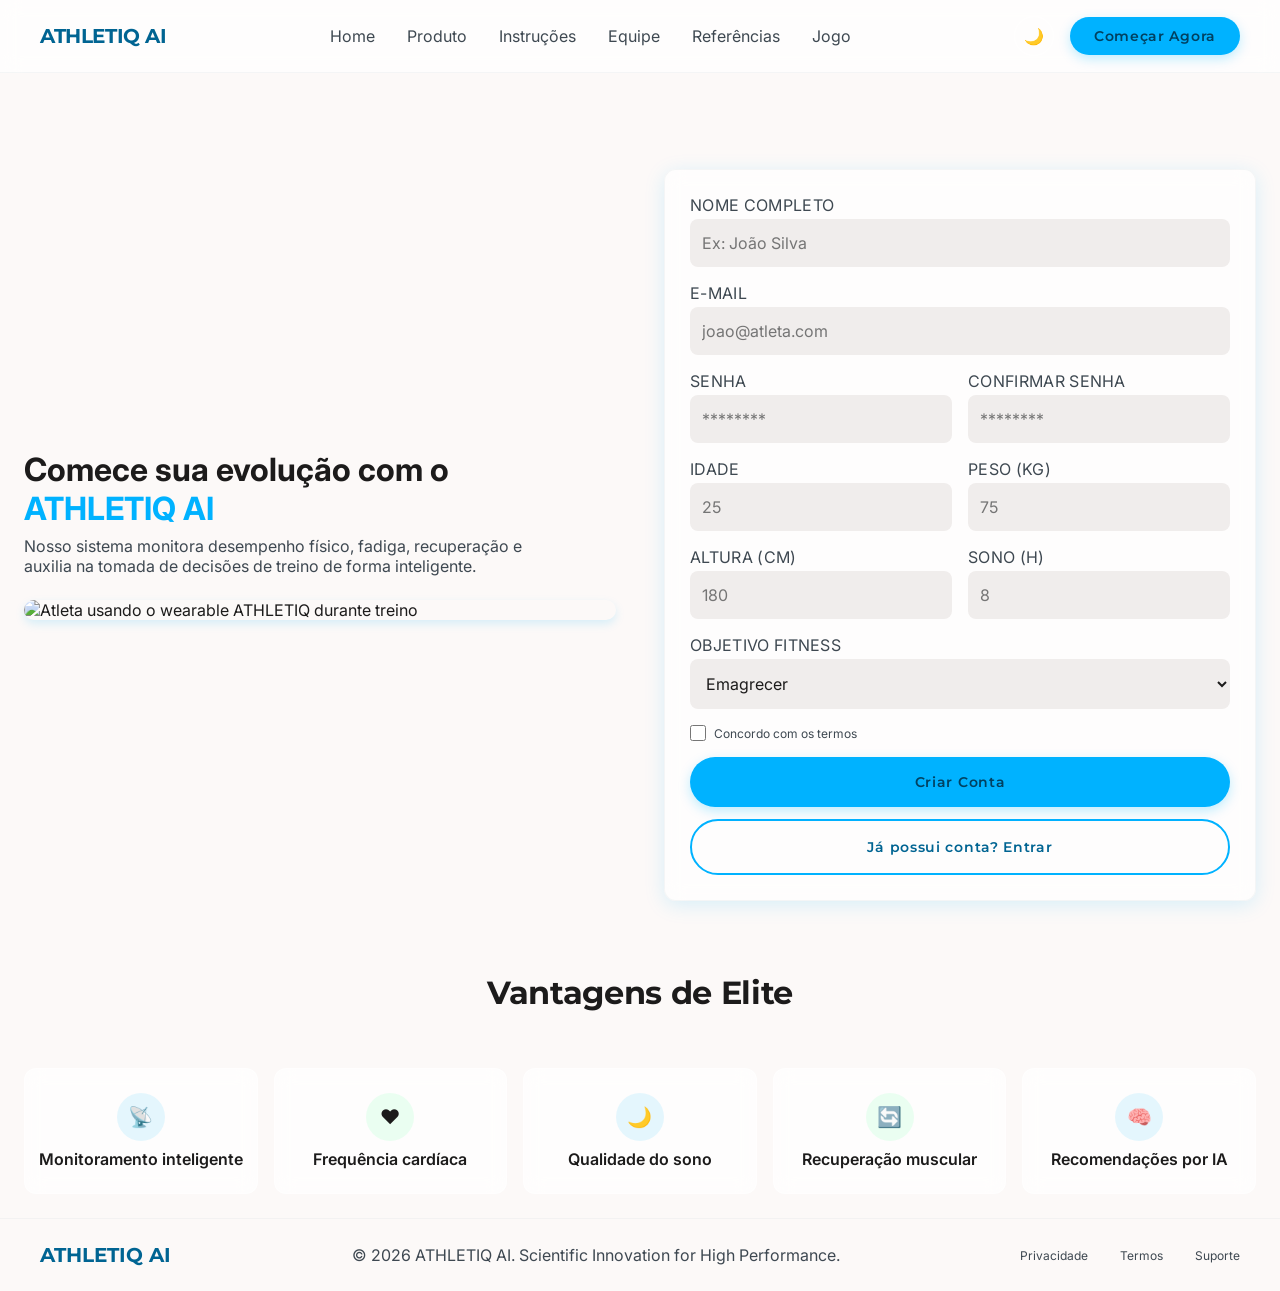
==== src/pages/cadastro.html @ a8057466 "feat: finalizado" ====
<!DOCTYPE html>
<html lang="pt-BR" data-theme="light">

<head>
    <meta charset="UTF-8">
    <meta name="viewport" content="width=device-width, initial-scale=1.0">
    <title>Cadastre-se — ATHLETIQ AI</title>
    <link rel="stylesheet" href="../css/style.css">
</head>

<body>

    <header class="site-header">
        <nav class="nav" aria-label="Navegação principal">
            <a href="index.html" class="nav-brand">ATHLETIQ AI</a>
            <ul class="nav-links" style="list-style:none; display:flex; gap:32px;">
                <li><a href="../../index.html">Home</a></li>
                <li><a href="/src/pages/produto.html">Produto</a></li>
                <li><a href="/src/pages/instrucoes.html">Instruções</a></li>
                <li><a href="/src/pages/equipe.html">Equipe</a></li>
                <li><a href="/src/pages/referencias.html">Referências</a></li>
                <li><a href="/src/pages/jogo.html">Jogo</a></li>
            </ul>
            <div class="nav-right">
                <button class="theme-toggle" aria-label="Alternar tema">🌙</button>
                <a href="#" class="btn btn-primary">Começar Agora</a>
                <button class="nav-mobile-toggle" aria-label="Abrir menu" aria-expanded="false">☰</button>
            </div>
        </nav>
    </header>

    <main>

        <section class="auth-hero">
            <div class="auth-copy">
                <h1>Comece sua evolução com o<span>ATHLETIQ AI</span></h1>
                <p>Nosso sistema monitora desempenho físico, fadiga, recuperação e auxilia na tomada de decisões de
                    treino de forma inteligente.</p>
                <div class="auth-copy-media">
                    <img src="https://www.figma.com/api/mcp/asset/2404508c-c557-4575-8757-3e67ef1bdb8e.png"
                        alt="Atleta usando o wearable ATHLETIQ durante treino">
                </div>
            </div>

            <form class="auth-panel"
                onsubmit="event.preventDefault(); this.querySelector('.btn-primary').textContent='Conta criada ✓';"
                aria-label="Formulário de cadastro">
                <div class="field"><label for="nome-cad">Nome Completo</label><input id="nome-cad" type="text"
                        placeholder="Ex: João Silva" required></div>
                <div class="field"><label for="email-cad">E-mail</label><input id="email-cad" type="email"
                        placeholder="joao@atleta.com" required></div>
                <div class="field-row">
                    <div class="field"><label for="senha-cad">Senha</label><input id="senha-cad" type="password"
                            placeholder="********" required></div>
                    <div class="field"><label for="senha2-cad">Confirmar Senha</label><input id="senha2-cad"
                            type="password" placeholder="********" required></div>
                </div>
                <div class="field-row">
                    <div class="field"><label for="idade-cad">Idade</label><input id="idade-cad" type="number"
                            placeholder="25"></div>
                    <div class="field"><label for="peso-cad">Peso (kg)</label><input id="peso-cad" type="number"
                            placeholder="75"></div>
                </div>
                <div class="field-row">
                    <div class="field"><label for="altura-cad">Altura (cm)</label><input id="altura-cad" type="number"
                            placeholder="180"></div>
                    <div class="field"><label for="sono-cad">Sono (h)</label><input id="sono-cad" type="number"
                            placeholder="8"></div>
                </div>
                <div class="field">
                    <label for="objetivo-cad">Objetivo Fitness</label>
                    <select id="objetivo-cad">
                        <option>Emagrecer</option>
                        <option>Ganhar massa muscular</option>
                        <option>Melhorar performance</option>
                        <option>Manter condicionamento</option>
                    </select>
                </div>
                <label class="auth-check"><input type="checkbox" required> Concordo com os termos</label>
                <button type="submit" class="btn btn-primary">Criar Conta</button>
                <a href="login.html" class="btn btn-outline">Já possui conta? Entrar</a>
            </form>
        </section>

        <section class="benefit-strip" aria-labelledby="vantagens-heading">
            <div class="section-head">
                <h2 id="vantagens-heading">Vantagens de Elite</h2>
            </div>
            <div class="benefit-strip-grid">
                <div class="benefit-strip-item">
                    <div class="icn" style="background:rgba(0,178,255,0.1)">📡</div><span>Monitoramento
                        inteligente</span>
                </div>
                <div class="benefit-strip-item">
                    <div class="icn" style="background:rgba(63,255,139,0.1)">❤️</div><span>Frequência cardíaca</span>
                </div>
                <div class="benefit-strip-item">
                    <div class="icn" style="background:rgba(0,178,255,0.1)">🌙</div><span>Qualidade do sono</span>
                </div>
                <div class="benefit-strip-item">
                    <div class="icn" style="background:rgba(63,255,139,0.1)">🔄</div><span>Recuperação muscular</span>
                </div>
                <div class="benefit-strip-item">
                    <div class="icn" style="background:rgba(0,178,255,0.1)">🧠</div><span>Recomendações por IA</span>
                </div>
            </div>
        </section>

    </main>

    <footer class="footer-inline">
        <div class="footer-inline-inner">
            <span class="footer-brand">ATHLETIQ AI</span>
            <span style="font-size:16px; color:var(--text-secondary);">© 2026 ATHLETIQ AI. Scientific Innovation for
                High Performance.</span>
            <nav class="footer-inline-links" aria-label="Links do rodapé">
                <a href="#">Privacidade</a>
                <a href="#">Termos</a>
                <a href="#">Suporte</a>
            </nav>
        </div>
    </footer>

    <script src="../js/script.js"></script>
</body>

</html>
---- src/css/style.css ----
/* ==========================================================================
   ATHLETIQ AI — design tokens extraídos do Figma (Home - Desktop, Modo Claro/Escuro)
   ========================================================================== */

@import url('https://fonts.googleapis.com/css2?family=Montserrat:wght@600;700;800&family=Poppins:wght@400;600;700&family=Inter:wght@400;500;600&display=swap');

:root {
    /* claro (default) */
    --bg: #fcf9f8;
    --bg-alt: #f0edec;
    --bg-card: rgba(255, 255, 255, 0.7);
    --border-card: rgba(255, 255, 255, 0.4);
    --border-hair: rgba(189, 200, 210, 0.15);
    --text-primary: #1c1b1b;
    --text-secondary: #3e4851;
    --brand: #006492;
    --accent: #00b2ff;
    --accent-green: #00e475;
    --cta-bg: #1c1b1b;
    --header-bg: rgba(255, 255, 255, 0.7);
    --icon-bg: rgba(0, 100, 146, 0.1);
    --btn-text: #004161;

    --font-display: 'Montserrat', sans-serif;
    --font-body: 'Inter', sans-serif;
    --radius: 12px;
    --max-w: 1280px;
}

[data-theme="dark"] {
    --bg: #0d1117;
    --bg-alt: #161b22;
    --bg-card: rgba(22, 27, 34, 0.6);
    --border-card: rgba(255, 255, 255, 0.08);
    --border-hair: rgba(255, 255, 255, 0.05);
    --text-primary: #f5f5f5;
    --text-secondary: #bdc8d2;
    --brand: #00b2ff;
    --accent: #00b2ff;
    --accent-green: #00ff9d;
    --cta-bg: #161b22;
    --header-bg: rgba(13, 17, 23, 0.8);
    --icon-bg: rgba(0, 178, 255, 0.1);
    --btn-text: #001e2f;
}

* {
    margin: 0;
    padding: 0;
    box-sizing: border-box;
}

html {
    scroll-behavior: smooth;
}

body {
    background: var(--bg);
    color: var(--text-primary);
    font-family: var(--font-body);
    transition: background .3s ease, color .3s ease;
}

a {
    color: inherit;
    text-decoration: none;
}

img {
    max-width: 100%;
    display: block;
}

button {
    font-family: inherit;
    cursor: pointer;
    border: none;
    background: none;
}

.wrap {
    max-width: var(--max-w);
    margin: 0 auto;
    padding: 0 40px;
}

a:focus-visible,
button:focus-visible {
    outline: 2px solid var(--accent);
    outline-offset: 3px;
}

/* ---------- Header / Nav ---------- */
.site-header {
    position: sticky;
    top: 0;
    z-index: 100;
    background: var(--header-bg);
    backdrop-filter: blur(10px);
    border-bottom: 1px solid var(--border-hair);
}

.nav {
    display: flex;
    align-items: center;
    justify-content: space-between;
    padding: 16px 40px;
    max-width: var(--max-w);
    margin: 0 auto;
}

.nav-brand {
    font-family: var(--font-display);
    font-weight: 700;
    font-size: 20px;
    color: var(--brand);
    letter-spacing: -0.02em;
}

.nav-links {
    display: flex;
    gap: 32px;
    align-items: center;
}

.nav-links a {
    font-size: 16px;
    color: var(--text-secondary);
    padding-bottom: 4px;
    transition: color .2s ease;
}

.nav-links a:hover {
    color: var(--accent);
}

.nav-links a.active {
    color: var(--brand);
    font-weight: 600;
    border-bottom: 2px solid var(--brand);
}

.nav-right {
    display: flex;
    align-items: center;
    gap: 16px;
}

.theme-toggle {
    width: 40px;
    height: 40px;
    display: flex;
    align-items: center;
    justify-content: center;
    border-radius: 9999px;
    border: 1px solid var(--border-card);
    font-size: 16px;
}

.btn {
    display: inline-flex;
    align-items: center;
    justify-content: center;
    font-family: var(--font-display);
    font-weight: 600;
    font-size: 14px;
    letter-spacing: 0.05em;
    border-radius: 9999px;
    padding: 10px 24px;
    transition: transform .2s ease, box-shadow .2s ease;
}

.btn-primary {
    background: var(--accent);
    color: var(--btn-text);
    box-shadow: 0 4px 12px rgba(0, 178, 255, 0.25);
}

.btn-primary:hover {
    transform: translateY(-1px);
}

.btn-outline {
    border: 2px solid var(--accent);
    color: var(--brand);
    padding: 8px 22px;
}

.nav-mobile-toggle {
    display: none;
    font-size: 24px;
}

/* ---------- Hero ---------- */
.hero {
    position: relative;
    padding: 96px 0 80px;
    overflow: hidden;
    background: radial-gradient(ellipse 60% 60% at 65% 40%, rgba(0, 178, 255, 0.10), transparent 65%);
}

.hero-grid {
    max-width: var(--max-w);
    margin: 0 auto;
    padding: 0 40px;
    display: grid;
    grid-template-columns: 1fr 1fr;
    gap: 64px;
    align-items: center;
}

.eyebrow-pill {
    display: inline-flex;
    align-items: center;
    gap: 8px;
    background: var(--icon-bg);
    border: 1px solid rgba(0, 178, 255, 0.2);
    border-radius: 9999px;
    padding: 6px 14px;
    font-size: 12px;
    font-weight: 500;
    letter-spacing: 0.04em;
    color: var(--brand);
    margin-bottom: 24px;
}

.eyebrow-dot {
    width: 8px;
    height: 8px;
    border-radius: 50%;
    background: var(--accent);
    box-shadow: 0 0 10px var(--accent);
}

.hero h1 {
    font-family: var(--font-display);
    font-weight: 700;
    font-size: clamp(34px, 4.2vw, 48px);
    line-height: 1.15;
    letter-spacing: -0.02em;
    margin-bottom: 24px;
}

.hero h1 span {
    color: var(--accent);
}

.hero p.lead {
    font-size: 18px;
    line-height: 1.6;
    color: var(--text-secondary);
    max-width: 520px;
    margin-bottom: 32px;
}

.hero-actions {
    display: flex;
    gap: 16px;
    margin-bottom: 32px;
    flex-wrap: wrap;
}

.hero-actions .btn-primary {
    padding: 18px 32px;
    font-size: 14px;
}

.hero-actions .btn-outline {
    padding: 18px 34px;
    font-size: 14px;
}

.hero-stats {
    display: flex;
    align-items: center;
    gap: 24px;
    padding-top: 8px;
}

.hero-stat b {
    display: block;
    font-family: var(--font-display);
    font-size: 20px;
    font-weight: 700;
    color: var(--brand);
}

.hero-stat.green b {
    color: var(--accent-green);
}

.hero-stat span {
    font-size: 12px;
    color: var(--text-secondary);
    letter-spacing: 0.02em;
}

.hero-divider {
    width: 1px;
    height: 40px;
    background: var(--border-hair);
}

.hero-visual {
    position: relative;
    display: flex;
    align-items: center;
    justify-content: center;
}

.hero-visual-glow {
    position: absolute;
    inset: 0;
    background: rgba(0, 178, 255, 0.15);
    filter: blur(60px);
    border-radius: 50%;
}

.hero-visual img {
    position: relative;
    width: 100%;
    max-width: 460px;
    border-radius: 24px;
    box-shadow: 0 25px 50px rgba(0, 0, 0, 0.2);
}

.hud-card {
    position: absolute;
    display: flex;
    align-items: center;
    gap: 10px;
    background: var(--bg-card);
    border: 1px solid var(--border-card);
    backdrop-filter: blur(10px);
    border-radius: 12px;
    padding: 14px 16px;
    box-shadow: 0 4px 20px rgba(0, 178, 255, 0.15);
}

.hud-card.hud-top {
    top: -10px;
    right: -10px;
}

.hud-card.hud-bottom {
    bottom: 20px;
    left: -20px;
    box-shadow: 0 4px 20px rgba(0, 230, 118, 0.15);
}

.hud-card b {
    display: block;
    font-size: 20px;
    color: var(--brand);
    line-height: 1.2;
}

.hud-card .hud-green b {
    color: var(--accent-green);
}

.hud-card span {
    font-size: 11px;
    color: var(--text-secondary);
    text-transform: uppercase;
    letter-spacing: 0.04em;
}

/* ---------- Statistics ---------- */
.stats-section {
    border-top: 1px solid var(--border-hair);
    border-bottom: 1px solid var(--border-hair);
    padding: 48px 0;
}

.stats-grid {
    max-width: var(--max-w);
    margin: 0 auto;
    padding: 0 40px;
    display: grid;
    grid-template-columns: repeat(4, 1fr);
    gap: 32px;
    text-align: center;
}

.stat b {
    display: block;
    font-family: var(--font-display);
    font-weight: 800;
    font-size: 32px;
    color: var(--brand);
    margin-bottom: 8px;
}

.stat span {
    display: block;
    font-size: 14px;
    color: var(--text-secondary);
    text-transform: uppercase;
    letter-spacing: 0.08em;
    margin-bottom: 12px;
}

.stat .rule {
    width: 48px;
    height: 1px;
    background: var(--accent);
    opacity: 0.4;
    margin: 0 auto;
}

/* ---------- Section shell ---------- */
.section {
    padding: 96px 0;
}

.section-alt {
    background: var(--bg-alt);
}

.section-head {
    text-align: center;
    margin-bottom: 56px;
}

.section-head h2 {
    font-family: var(--font-display);
    font-weight: 700;
    font-size: clamp(26px, 3vw, 32px);
    letter-spacing: -0.01em;
    margin-bottom: 16px;
}

.section-head .rule {
    width: 80px;
    height: 4px;
    background: var(--accent);
    border-radius: 9999px;
    margin: 0 auto;
}

.section-head p {
    color: var(--text-secondary);
    font-size: 16px;
    margin-top: 16px;
}

/* ---------- Feature cards (Tecnologia de Ponta) ---------- */
.feature-grid {
    max-width: var(--max-w);
    margin: 0 auto;
    padding: 0 40px;
    display: grid;
    grid-template-columns: repeat(3, 1fr);
    gap: 32px;
}

.feature-card {
    background: var(--bg-card);
    border: 1px solid var(--border-card);
    backdrop-filter: blur(10px);
    border-radius: var(--radius);
    padding: 33px;
}

.feature-icon {
    width: 48px;
    height: 48px;
    background: var(--icon-bg);
    border-radius: 8px;
    display: flex;
    align-items: center;
    justify-content: center;
    font-size: 20px;
    margin-bottom: 16px;
}

.feature-card h3 {
    font-family: var(--font-display);
    font-weight: 600;
    font-size: 20px;
    margin-bottom: 8px;
}

.feature-card p {
    color: var(--text-secondary);
    font-size: 16px;
    line-height: 1.6;
}

/* ---------- How it works ---------- */
.steps {
    max-width: var(--max-w);
    margin: 0 auto;
    padding: 48px 40px;
    display: flex;
    align-items: flex-start;
    justify-content: space-between;
    gap: 16px;
    position: relative;
    flex-wrap: wrap;
}

.steps::before {
    content: '';
    position: absolute;
    top: 32px;
    left: 40px;
    right: 40px;
    height: 2px;
    background: linear-gradient(90deg, transparent, var(--accent), transparent);
    opacity: 0.3;
    z-index: 0;
}

.step {
    position: relative;
    z-index: 1;
    display: flex;
    flex-direction: column;
    align-items: center;
    gap: 16px;
    max-width: 200px;
    text-align: center;
}

.step-icon {
    width: 64px;
    height: 64px;
    border-radius: 50%;
    background: var(--bg-card);
    border: 1px solid var(--border-card);
    backdrop-filter: blur(10px);
    box-shadow: 0 0 0 4px rgba(0, 178, 255, 0.15);
    display: flex;
    align-items: center;
    justify-content: center;
    font-size: 22px;
}

.step h4 {
    font-family: var(--font-body);
    font-weight: 600;
    font-size: 16px;
}

.step p {
    font-size: 12px;
    color: var(--text-secondary);
    letter-spacing: 0.02em;
}

/* ---------- Dashboard mockup section ---------- */
.dashboard-panel {
    max-width: var(--max-w);
    margin: 0 auto;
    background: var(--bg-card);
    border: 1px solid var(--border-card);
    backdrop-filter: blur(10px);
    border-radius: 24px;
    padding: 64px;
    display: grid;
    grid-template-columns: 1fr 1fr;
    gap: 64px;
    align-items: center;
}

.dashboard-panel h2 {
    font-family: var(--font-display);
    font-weight: 700;
    font-size: clamp(28px, 3.5vw, 44px);
    line-height: 1.2;
    margin-bottom: 32px;
    text-transform: uppercase;
}

.dash-point {
    display: flex;
    gap: 16px;
    margin-bottom: 24px;
}

.dash-point:last-child {
    margin-bottom: 0;
}

.dash-point .dot {
    font-size: 20px;
    color: var(--accent);
}

.dash-point h4 {
    font-size: 16px;
    font-weight: 600;
    margin-bottom: 2px;
}

.dash-point p {
    font-size: 15px;
    color: var(--text-secondary);
}

.dashboard-visual {
    position: relative;
}

.dashboard-visual img {
    border-radius: 24px;
    box-shadow: 0 25px 50px rgba(0, 0, 0, 0.25);
}

.dash-badge {
    position: absolute;
    bottom: -16px;
    right: 16px;
    display: flex;
    align-items: center;
    gap: 8px;
    background: var(--bg-card);
    border: 1px solid rgba(0, 178, 255, 0.3);
    backdrop-filter: blur(10px);
    border-radius: 9999px;
    padding: 10px 20px;
    font-size: 12px;
    font-weight: 600;
    letter-spacing: 0.02em;
}

.dash-badge .dot {
    width: 8px;
    height: 8px;
    border-radius: 50%;
    background: var(--accent-green);
}

/* ---------- Target audience ---------- */
.audience-grid {
    max-width: var(--max-w);
    margin: 0 auto;
    padding: 0 40px;
    display: grid;
    grid-template-columns: repeat(4, 1fr);
    gap: 24px;
}

.audience-card {
    position: relative;
    height: 340px;
    border-radius: 16px;
    overflow: hidden;
    display: flex;
    align-items: flex-end;
}

.audience-card img {
    position: absolute;
    inset: 0;
    width: 100%;
    height: 100%;
    object-fit: cover;
}

.audience-card::after {
    content: '';
    position: absolute;
    inset: 0;
    background: linear-gradient(to top, #0d1117 5%, transparent 60%);
    opacity: 0.85;
}

.audience-card .label {
    position: relative;
    z-index: 1;
    padding: 24px;
    color: #fff;
}

.audience-card .label h4 {
    font-family: var(--font-display);
    font-weight: 700;
    font-size: 16px;
    margin-bottom: 4px;
}

.audience-card .label p {
    font-size: 12px;
    opacity: 0.85;
    letter-spacing: 0.02em;
}

/* ---------- Final CTA ---------- */
.final-cta {
    max-width: var(--max-w);
    margin: 0 auto;
    background: var(--cta-bg);
    border-radius: 40px;
    padding: 80px 40px;
    text-align: center;
    position: relative;
    overflow: hidden;
    color: #fff;
}

.final-cta h2 {
    font-family: var(--font-display);
    font-weight: 800;
    font-size: clamp(28px, 4vw, 42px);
    margin-bottom: 24px;
    text-transform: uppercase;
}

.final-cta p {
    color: rgba(255, 255, 255, 0.7);
    font-size: 17px;
    max-width: 620px;
    margin: 0 auto 32px;
    line-height: 1.6;
}

.final-cta .btn-primary {
    padding: 20px 40px;
    font-size: 16px;
}

.final-cta-tags {
    display: flex;
    justify-content: center;
    gap: 40px;
    flex-wrap: wrap;
    margin-top: 32px;
}

.final-cta-tags span {
    font-size: 13px;
    letter-spacing: 0.1em;
    text-transform: uppercase;
    color: rgba(255, 255, 255, 0.5);
}

/* ---------- Footer ---------- */
.site-footer {
    border-top: 1px solid var(--border-hair);
    padding: 48px 0;
}

.footer-inner {
    max-width: var(--max-w);
    margin: 0 auto;
    padding: 0 40px;
    display: flex;
    align-items: center;
    justify-content: space-between;
    flex-wrap: wrap;
    gap: 24px;
}

.footer-brand {
    font-family: var(--font-display);
    font-weight: 700;
    font-size: 20px;
    color: var(--brand);
}

.footer-links {
    display: flex;
    gap: 32px;
    flex-wrap: wrap;
}

.footer-links a {
    color: var(--text-secondary);
    font-size: 16px;
}

.footer-copy {
    color: var(--text-secondary);
    font-size: 15px;
}

/* ---------- Responsive (segue reflow do frame Mobile do Figma: nav vira menu, grids empilham) ---------- */
@media (max-width: 960px) {
    .nav-links {
        display: none;
    }

    .nav-mobile-toggle {
        display: block;
    }

    .hero-grid {
        grid-template-columns: 1fr;
    }

    .hero-visual {
        order: -1;
        margin-bottom: 24px;
    }

    .feature-grid {
        grid-template-columns: repeat(2, 1fr);
    }

    .stats-grid {
        grid-template-columns: repeat(2, 1fr);
        gap: 32px 16px;
    }

    .dashboard-panel {
        grid-template-columns: 1fr;
        padding: 40px 24px;
    }

    .audience-grid {
        grid-template-columns: repeat(2, 1fr);
    }

    .steps {
        flex-direction: column;
        align-items: center;
    }

    .steps::before {
        display: none;
    }
}

@media (max-width: 600px) {

    .wrap,
    .nav,
    .hero-grid,
    .stats-grid,
    .feature-grid,
    .audience-grid,
    .steps,
    .footer-inner {
        padding-left: 20px;
        padding-right: 20px;
    }

    .stats-grid,
    .feature-grid,
    .audience-grid {
        grid-template-columns: 1fr;
    }

    .hero-actions {
        flex-direction: column;
    }

    .hero-actions .btn {
        width: 100%;
    }

    .final-cta {
        padding: 56px 24px;
        border-radius: 24px;
    }

    .dashboard-panel {
        border-radius: 16px;
    }
}

/* ==========================================================================
   Componentes reutilizáveis — Produto e demais páginas internas
   ========================================================================== */

.font-poppins {
    font-family: 'Poppins', sans-serif;
}

.page-hero {
    padding: 96px 0 64px;
    background: var(--bg);
}

.page-hero-grid {
    max-width: var(--max-w);
    margin: 0 auto;
    padding: 0 40px;
    display: grid;
    grid-template-columns: 1fr 1fr;
    gap: 48px;
    align-items: center;
}

.eyebrow-tag {
    display: inline-block;
    background: var(--icon-bg);
    color: var(--brand);
    font-size: 12px;
    font-weight: 600;
    letter-spacing: 0.1em;
    text-transform: uppercase;
    padding: 4px 16px;
    border-radius: 9999px;
    margin-bottom: 24px;
}

.page-hero h1 {
    font-family: 'Poppins', sans-serif;
    font-weight: 700;
    font-size: clamp(32px, 4vw, 48px);
    line-height: 1.2;
    letter-spacing: -0.02em;
    margin-bottom: 24px;
}

.page-hero h1 span {
    color: var(--brand);
}

.page-hero-media {
    background: var(--bg-card);
    border: 1px solid var(--border-card);
    backdrop-filter: blur(10px);
    border-radius: 24px;
    padding: 32px;
    box-shadow: 0 4px 20px rgba(0, 178, 255, 0.15);
}

.page-hero-media img {
    border-radius: 16px;
    width: 100%;
}

/* Numbered spec cards */
.spec-grid {
    max-width: var(--max-w);
    margin: 0 auto;
    padding: 0 40px;
    display: grid;
    grid-template-columns: repeat(3, 1fr);
    gap: 32px;
}

.spec-card {
    position: relative;
    background: var(--bg-card);
    border: 1px solid var(--border-card);
    backdrop-filter: blur(10px);
    border-radius: var(--radius);
    padding: 33px;
}

.spec-card .spec-index {
    position: absolute;
    top: 16px;
    right: 24px;
    font-size: 36px;
    font-weight: 600;
    color: var(--text-secondary);
    opacity: 0.2;
}

.spec-icon {
    width: 64px;
    height: 64px;
    border-radius: 8px;
    display: flex;
    align-items: center;
    justify-content: center;
    font-size: 26px;
    margin-bottom: 24px;
}

.spec-card h3 {
    font-family: 'Poppins', sans-serif;
    font-weight: 600;
    font-size: 20px;
    margin-bottom: 8px;
}

.spec-card p {
    color: var(--text-secondary);
    font-size: 16px;
    line-height: 1.6;
    margin-bottom: 16px;
}

.spec-foot {
    display: flex;
    justify-content: space-between;
    align-items: baseline;
    border-top: 1px solid var(--border-hair);
    padding-top: 17px;
}

.spec-foot span {
    font-size: 12px;
    color: var(--text-secondary);
    text-transform: uppercase;
    letter-spacing: 0.02em;
}

.spec-foot b {
    font-size: 20px;
    color: var(--brand);
    font-weight: 600;
}

/* Split media result section */
.split-result {
    background: var(--bg-alt);
    padding: 80px 0;
    border-radius: 15px;
}

.split-result h2 {
    text-align: center;
    font-family: 'Poppins', sans-serif;
    font-weight: 700;
    font-size: clamp(28px, 4vw, 44px);
    margin-bottom: 48px;
}

.split-result h2 span {
    color: var(--brand);
}

.split-grid {
    max-width: var(--max-w);
    margin: 0 auto;
    padding: 0 40px;
    display: grid;
    grid-template-columns: 1fr 1fr;
    gap: 24px;
}

.split-panel {
    position: relative;
    height: 500px;
    border-radius: 16px;
    overflow: hidden;
    display: flex;
    align-items: flex-end;
    background: var(--bg-card);
    border: 1px solid var(--border-card);
}

.split-panel img {
    position: absolute;
    inset: 0;
    width: 100%;
    height: 100%;
    object-fit: cover;
}

.split-panel::after {
    content: '';
    position: absolute;
    inset: 0;
    background: linear-gradient(to top, rgba(0, 0, 0, 0.8), transparent 55%);
}

.split-panel .label {
    position: relative;
    z-index: 1;
    padding: 32px;
    color: #fff;
}

.split-panel .label h4 {
    font-family: 'Poppins', sans-serif;
    font-weight: 600;
    font-size: 20px;
    margin-bottom: 8px;
}

.split-panel .label p {
    font-size: 16px;
    color: rgba(255, 255, 255, 0.75);
}

/* Differentiator mini cards */
.mini-grid {
    max-width: var(--max-w);
    margin: 0 auto;
    padding: 48px 40px;
    display: grid;
    grid-template-columns: repeat(4, 1fr);
    gap: 24px;
}

.mini-card {
    background: var(--bg-alt);
    border: 1px solid var(--border-hair);
    border-radius: var(--radius);
    padding: 33px;
    text-align: center;
}

.mini-icon {
    width: 48px;
    height: 48px;
    border-radius: 50%;
    display: flex;
    align-items: center;
    justify-content: center;
    font-size: 20px;
    margin: 0 auto 24px;
}

.mini-card h5 {
    font-family: 'Poppins', sans-serif;
    font-weight: 600;
    font-size: 16px;
    margin-bottom: 8px;
}

.mini-card p {
    font-size: 12px;
    color: var(--text-secondary);
    line-height: 1.5;
}

/* Value banner */
.value-banner {
    background: var(--brand);
    color: #fff;
    padding: 96px 40px;
    position: relative;
    overflow: hidden;
}

.value-banner-inner {
    max-width: var(--max-w);
    margin: 0 auto;
    display: flex;
    justify-content: space-between;
    align-items: center;
    gap: 48px;
    flex-wrap: wrap;
}

.value-banner h2 {
    font-family: 'Poppins', sans-serif;
    font-weight: 700;
    font-size: clamp(28px, 4vw, 48px);
    margin-bottom: 16px;
}

.value-banner p {
    color: rgba(255, 255, 255, 0.8);
    font-size: 18px;
}

.value-card {
    background: rgba(255, 255, 255, 0.1);
    border: 1px solid rgba(255, 255, 255, 0.2);
    backdrop-filter: blur(10px);
    border-radius: 24px;
    padding: 48px;
    text-align: center;
    min-width: 300px;
}

.value-card .tag {
    font-size: 12px;
    letter-spacing: 0.2em;
    text-transform: uppercase;
    color: #c9e6ff;
    margin-bottom: 8px;
}

.value-card .amount {
    font-family: 'Poppins', sans-serif;
    font-weight: 700;
    font-size: 64px;
    margin-bottom: 16px;
}

.value-card .badge {
    display: inline-block;
    background: rgba(0, 109, 53, 0.2);
    color: #62ff96;
    font-size: 12px;
    font-weight: 600;
    padding: 8px 20px;
    border-radius: 9999px;
}

/* Multi-column footer (Produto e páginas internas) */
.footer-cols {
    border-top: 1px solid var(--border-hair);
    background: var(--bg-alt);
    padding: 48px 0;
}

.footer-cols-inner {
    max-width: var(--max-w);
    margin: 0 auto;
    padding: 0 80px;
    display: grid;
    grid-template-columns: 1.5fr 1fr 1fr;
    gap: 32px;
}

.footer-cols h4 {
    font-size: 16px;
    font-weight: 600;
    margin-bottom: 12px;
}

.footer-cols ul {
    list-style: none;
}

.footer-cols ul li {
    margin-bottom: 12px;
}

.footer-cols ul a {
    font-size: 12px;
    color: var(--text-secondary);
    letter-spacing: 0.02em;
}

.footer-social {
    display: flex;
    gap: 16px;
    margin-top: 20px;
}

.footer-social a {
    width: 40px;
    height: 40px;
    border: 1px solid var(--text-secondary);
    border-radius: 9999px;
    display: flex;
    align-items: center;
    justify-content: center;
}

@media (max-width: 960px) {
    .page-hero-grid {
        grid-template-columns: 1fr;
    }

    .spec-grid {
        grid-template-columns: repeat(2, 1fr);
    }

    .split-grid {
        grid-template-columns: 1fr;
    }

    .mini-grid {
        grid-template-columns: repeat(2, 1fr);
    }

    .footer-cols-inner {
        grid-template-columns: 1fr 1fr;
    }
}

@media (max-width: 600px) {

    .spec-grid,
    .mini-grid {
        grid-template-columns: 1fr;
    }

    .footer-cols-inner {
        grid-template-columns: 1fr;
        padding: 0 20px;
    }

    .value-banner-inner {
        flex-direction: column;
        text-align: center;
    }
}

/* ==========================================================================
   Página Instruções
   ========================================================================== */

.hero-gradient {
    background: linear-gradient(to bottom, #c9e6ff, var(--bg));
    padding: 96px 40px;
}

[data-theme="dark"] .hero-gradient {
    background: linear-gradient(to bottom, rgba(0, 178, 255, 0.15), var(--bg));
}

.hero-gradient-grid {
    max-width: var(--max-w);
    margin: 0 auto;
    display: grid;
    grid-template-columns: 1fr 1fr;
    gap: 48px;
    align-items: center;
}

.hero-gradient h1 {
    font-size: clamp(32px, 4vw, 48px);
    margin-bottom: 16px;
}

.hero-gradient h1 span {
    color: var(--accent);
}

.bento-grid {
    max-width: var(--max-w);
    margin: 0 auto;
    padding: 48px 40px;
    display: grid;
    grid-template-columns: repeat(6, 1fr);
    gap: 16px;
}

.bento-step {
    position: relative;
    background: var(--bg-card);
    border: 1px solid var(--border-card);
    backdrop-filter: blur(10px);
    border-radius: var(--radius);
    padding: 24px;
    overflow: hidden;
}

.bento-step.span-2 {
    grid-column: span 2;
}

.bento-step.span-3 {
    grid-column: span 3;
}

.bento-step.highlight {
    border: 2px solid rgba(0, 178, 255, 0.3);
}

.bento-step .step-num {
    position: absolute;
    top: 8px;
    right: 16px;
    font-size: 64px;
    font-weight: 700;
    color: rgba(0, 178, 255, 0.1);
    line-height: 1;
}

.bento-step .step-icn {
    width: 48px;
    height: 48px;
    border-radius: 9999px;
    background: rgba(0, 178, 255, 0.1);
    display: flex;
    align-items: center;
    justify-content: center;
    font-size: 20px;
    margin-bottom: 16px;
}

.bento-step.highlight .step-icn {
    background: var(--accent);
    color: #fff;
}

.bento-step h3 {
    font-family: 'Montserrat', sans-serif;
    font-weight: 600;
    font-size: 20px;
    margin-bottom: 8px;
}

.bento-step p {
    color: var(--text-secondary);
    font-size: 15px;
    line-height: 1.5;
}

.flow-diagram {
    max-width: var(--max-w);
    margin: 0 auto;
    padding: 48px 40px;
    text-align: center;
}

.flow-track {
    display: flex;
    align-items: center;
    justify-content: center;
    gap: 24px;
    flex-wrap: wrap;
    margin-top: 56px;
}

.flow-node {
    display: flex;
    flex-direction: column;
    align-items: center;
    gap: 12px;
}

.flow-node .circle {
    width: 96px;
    height: 96px;
    border-radius: 16px;
    background: var(--bg-card);
    border: 1px solid rgba(0, 178, 255, 0.4);
    box-shadow: 0 0 10px rgba(0, 178, 255, 0.3);
    display: flex;
    align-items: center;
    justify-content: center;
    font-size: 32px;
}

.flow-node.main .circle {
    width: 128px;
    height: 128px;
    border-radius: 50%;
    border: 4px solid var(--accent-green);
    box-shadow: 0 0 10px rgba(0, 230, 118, 0.4);
}

.flow-node span {
    font-size: 14px;
    font-weight: 600;
    letter-spacing: 0.04em;
}

.flow-arrow {
    font-size: 20px;
    color: var(--accent);
    opacity: 0.5;
}

.video-section {
    max-width: var(--max-w);
    margin: 0 auto;
    padding: 48px 40px;
}

.video-frame {
    position: relative;
    border-radius: 24px;
    overflow: hidden;
    box-shadow: 0 25px 50px rgba(0, 0, 0, 0.25);
}

.video-frame img {
    width: 100%;
    display: block;
}

.video-play {
    position: absolute;
    inset: 0;
    background: rgba(0, 178, 255, 0.2);
    display: flex;
    align-items: center;
    justify-content: center;
}

.video-play .play-btn {
    width: 96px;
    height: 96px;
    border-radius: 50%;
    background: var(--accent);
    display: flex;
    align-items: center;
    justify-content: center;
    font-size: 32px;
    color: #fff;
}

.video-live {
    position: absolute;
    bottom: 24px;
    left: 24px;
    display: flex;
    align-items: center;
    gap: 8px;
    color: #fff;
    font-size: 12px;
    letter-spacing: 0.1em;
    text-transform: uppercase;
}

.video-live .dot {
    width: 8px;
    height: 8px;
    border-radius: 50%;
    background: #ef4444;
}

.benefit-grid {
    max-width: var(--max-w);
    margin: 0 auto;
    padding: 48px 80px;
    display: grid;
    grid-template-columns: repeat(4, 1fr);
    gap: 24px;
}

.benefit-card {
    background: var(--bg-card);
    border: 1px solid var(--border-card);
    border-left: 4px solid var(--accent);
    backdrop-filter: blur(10px);
    border-radius: var(--radius);
    padding: 25px;
}

.benefit-card.green {
    border-left-color: var(--accent-green);
}

.benefit-card h4 {
    font-family: 'Montserrat', sans-serif;
    font-weight: 600;
    font-size: 20px;
    margin: 12px 0 8px;
}

.benefit-card p {
    font-size: 14px;
    color: var(--text-secondary);
    line-height: 1.5;
}

.footer-news {
    max-width: var(--max-w);
    margin: 0 auto;
    padding: 0 40px;
    display: grid;
    grid-template-columns: 1.5fr 1fr 1fr 1.2fr;
    gap: 24px;
}

.footer-news h5 {
    font-size: 12px;
    letter-spacing: 0.02em;
    text-transform: uppercase;
    color: var(--accent);
    margin-bottom: 16px;
}

.footer-news ul {
    list-style: none;
}

.footer-news ul li {
    margin-bottom: 8px;
}

.footer-news ul a {
    color: var(--text-secondary);
    font-size: 16px;
}

.footer-news-form {
    display: flex;
    margin-top: 12px;
}

.footer-news-form input {
    flex: 1;
    border: none;
    background: rgba(0, 0, 0, 0.05);
    padding: 10px 12px;
    border-radius: 8px 0 0 8px;
    font-size: 14px;
}

.footer-news-form button {
    background: var(--accent);
    color: #fff;
    padding: 10px 16px;
    border-radius: 0 8px 8px 0;
    font-size: 12px;
    font-weight: 600;
}

.footer-bottom-rule {
    max-width: var(--max-w);
    margin: 24px auto 0;
    padding: 16px 40px 0;
    border-top: 1px solid var(--border-hair);
    text-align: center;
    font-size: 12px;
    color: var(--text-secondary);
}

@media (max-width: 960px) {
    .hero-gradient-grid {
        grid-template-columns: 1fr;
    }

    .bento-grid {
        grid-template-columns: repeat(2, 1fr);
    }

    .bento-step.span-2,
    .bento-step.span-3 {
        grid-column: span 2;
    }

    .benefit-grid {
        grid-template-columns: repeat(2, 1fr);
        padding: 48px 24px;
    }

    .footer-news {
        grid-template-columns: 1fr 1fr;
    }
}

@media (max-width: 600px) {
    .bento-grid {
        grid-template-columns: 1fr;
        padding: 32px 20px;
    }

    .bento-step.span-2,
    .bento-step.span-3 {
        grid-column: span 1;
    }

    .benefit-grid {
        grid-template-columns: 1fr;
    }

    .footer-news {
        grid-template-columns: 1fr;
    }

    .flow-track {
        flex-direction: column;
    }

    .flow-arrow {
        transform: rotate(90deg);
    }
}

/* ==========================================================================
   Página Equipe
   ========================================================================== */

.centered-hero {
    text-align: center;
    padding: 96px 40px 48px;
    position: relative;
    overflow: hidden;
}

.centered-hero h1 {
    font-size: clamp(32px, 4.5vw, 48px);
    text-transform: uppercase;
    margin-bottom: 24px;
}

.centered-hero p {
    max-width: 672px;
    margin: 0 auto;
    color: var(--text-secondary);
    font-size: 18px;
    line-height: 1.6;
}

.dot-progress {
    display: flex;
    justify-content: center;
    gap: 16px;
    margin-top: 24px;
}

.dot-progress span {
    height: 4px;
    border-radius: 9999px;
    background: var(--border-hair);
}

.dot-progress span:first-child {
    width: 48px;
    background: var(--accent);
}

.dot-progress span:not(:first-child) {
    width: 16px;
    background: #bdc8d2;
}

.team-grid {
    max-width: 1120px;
    margin: 0 auto;
    padding: 0 40px;
    display: grid;
    grid-template-columns: repeat(3, 1fr);
    gap: 24px;
}

.team-card {
    background: var(--bg-card);
    border: 1px solid rgba(0, 178, 255, 0.15);
    backdrop-filter: blur(10px);
    border-radius: var(--radius);
    padding: 32px 24px;
    text-align: center;
}

.team-avatar {
    width: 128px;
    height: 128px;
    border-radius: 50%;
    border: 2px solid var(--accent);
    padding: 6px;
    margin: 0 auto 16px;
    overflow: hidden;
}

.team-avatar img {
    width: 100%;
    height: 100%;
    border-radius: 50%;
    object-fit: cover;
}

.team-card h3 {
    font-family: 'Montserrat', sans-serif;
    font-weight: 600;
    font-size: 20px;
    margin-bottom: 4px;
}

.team-role {
    color: var(--brand);
    font-size: 12px;
    letter-spacing: 0.1em;
    text-transform: uppercase;
    font-weight: 500;
    margin-bottom: 16px;
}

.team-card p.bio {
    color: var(--text-secondary);
    font-size: 16px;
    line-height: 1.5;
    margin-bottom: 24px;
}

.team-social {
    display: flex;
    justify-content: center;
    gap: 16px;
}

.team-social a {
    width: 40px;
    height: 40px;
    border: 1px solid #bdc8d2;
    border-radius: 9999px;
    display: flex;
    align-items: center;
    justify-content: center;
    font-size: 14px;
}

.mission-card {
    background: var(--brand);
    color: #fff;
    border-radius: var(--radius);
    padding: 32px 24px;
    display: flex;
    flex-direction: column;
    align-items: center;
    justify-content: center;
    text-align: center;
    height: 100%;
}

.mission-card h3 {
    font-family: 'Montserrat', sans-serif;
    font-weight: 600;
    font-size: 20px;
    text-transform: uppercase;
    margin-bottom: 16px;
}

.mission-card p {
    color: rgba(255, 255, 255, 0.9);
    font-size: 16px;
}

.about-grid {
    max-width: var(--max-w);
    margin: 0 auto;
    padding: 96px 40px;
    display: grid;
    grid-template-columns: 1fr 1fr;
    gap: 64px;
    align-items: center;
}

.about-grid h2 {
    font-size: clamp(26px, 3.5vw, 32px);
    margin-bottom: 24px;
}

.about-grid p {
    color: var(--text-secondary);
    font-size: 18px;
    line-height: 1.6;
    margin-bottom: 16px;
}

.about-tags {
    display: grid;
    grid-template-columns: 1fr 1fr;
    gap: 16px;
    margin-top: 16px;
}

.about-tags span {
    display: flex;
    align-items: center;
    gap: 8px;
    font-size: 12px;
    font-weight: 500;
}

.about-tags span::before {
    content: '✓';
    color: var(--accent-green);
}

.about-media {
    position: relative;
}

.about-media img {
    border-radius: 16px;
    width: 100%;
    box-shadow: 0 25px 50px rgba(0, 0, 0, 0.25);
}

.about-stat-badge {
    position: absolute;
    bottom: -24px;
    left: -24px;
    background: var(--bg);
    border: 1px solid var(--border-hair);
    border-radius: var(--radius);
    padding: 20px 24px;
    display: flex;
    align-items: center;
    gap: 16px;
    box-shadow: 0 20px 25px rgba(0, 0, 0, 0.1);
}

.about-stat-badge .icn {
    width: 48px;
    height: 48px;
    border-radius: 50%;
    background: rgba(63, 255, 139, 0.2);
    display: flex;
    align-items: center;
    justify-content: center;
    font-size: 18px;
}

.about-stat-badge b {
    display: block;
    font-size: 20px;
}

.about-stat-badge span {
    font-size: 14px;
    color: var(--text-secondary);
    text-transform: uppercase;
}

.contact-panel {
    max-width: 1120px;
    margin: 0 auto;
    background: var(--bg-card);
    border: 1px solid rgba(0, 178, 255, 0.15);
    backdrop-filter: blur(10px);
    border-radius: 16px;
    padding: 64px 48px;
}

.contact-panel h2 {
    font-size: clamp(26px, 3.5vw, 32px);
    margin-bottom: 8px;
}

.contact-panel>p {
    color: var(--text-secondary);
    font-size: 16px;
    margin-bottom: 32px;
    max-width: 600px;
}

.contact-form-grid {
    display: grid;
    grid-template-columns: 1fr 1fr;
    gap: 24px;
    margin-bottom: 24px;
}

.field label {
    display: block;
    font-size: 12px;
    color: var(--text-secondary);
    text-transform: uppercase;
    letter-spacing: 0.02em;
    margin-bottom: 8px;
}

.field input,
.field textarea {
    width: 100%;
    background: var(--bg-alt);
    border: none;
    border-radius: 12px;
    padding: 18px 24px;
    font-size: 16px;
    font-family: inherit;
    color: var(--text-primary);
}

.field textarea {
    resize: vertical;
    min-height: 120px;
}

.contact-panel .btn-primary {
    background: var(--brand);
    padding: 16px 40px;
    font-size: 14px;
    letter-spacing: 0.08em;
    text-transform: uppercase;
}

.footer-simple {
    border-top: 1px solid var(--border-hair);
    background: var(--bg-alt);
    padding: 24px 0;
}

.footer-simple-inner {
    max-width: var(--max-w);
    margin: 0 auto;
    padding: 0 40px;
    display: flex;
    justify-content: space-between;
    align-items: center;
    flex-wrap: wrap;
    gap: 16px;
}

.footer-simple-links {
    display: flex;
    gap: 24px;
    flex-wrap: wrap;
}

.footer-simple-links a {
    font-size: 12px;
    color: var(--text-secondary);
}

.footer-simple-social {
    display: flex;
    gap: 16px;
}

@media (max-width: 960px) {
    .team-grid {
        grid-template-columns: repeat(2, 1fr);
    }

    .about-grid {
        grid-template-columns: 1fr;
    }
}

@media (max-width: 600px) {
    .team-grid {
        grid-template-columns: 1fr;
        padding: 0 20px;
    }

    .contact-form-grid {
        grid-template-columns: 1fr;
    }

    .contact-panel {
        padding: 40px 24px;
    }
}

/* ==========================================================================
   Página Referências
   ========================================================================== */

.ref-hero {
    position: relative;
    padding: 128px 40px 80px;
    background: linear-gradient(148deg, var(--bg), var(--bg-alt));
    text-align: center;
    overflow: hidden;
}

.ref-hero .eyebrow-pill {
    display: inline-flex;
    margin: 0 auto 24px;
}

.ref-hero h1 {
    font-size: clamp(32px, 4.5vw, 48px);
    margin-bottom: 24px;
}

.ref-hero h1 span {
    color: var(--accent);
}

.ref-hero>p {
    max-width: 672px;
    margin: 0 auto 40px;
    color: var(--text-secondary);
    font-size: 18px;
    line-height: 1.6;
}

.ref-hero-media {
    max-width: var(--max-w);
    margin: 0 auto;
    position: relative;
    border-radius: 16px;
    overflow: hidden;
    box-shadow: 0 25px 50px rgba(0, 0, 0, 0.25);
}

.ref-hero-media img {
    width: 100%;
    display: block;
}

.ref-hero-media::after {
    content: '';
    position: absolute;
    inset: 0;
    background: linear-gradient(to top, rgba(0, 0, 0, 0.4), transparent);
}

.ref-hero-caption {
    position: absolute;
    bottom: 32px;
    left: 32px;
    max-width: 448px;
    background: var(--bg-card);
    border: 1px solid var(--border-card);
    backdrop-filter: blur(10px);
    border-radius: var(--radius);
    padding: 25px;
    text-align: center;
    box-shadow: 0 4px 20px rgba(0, 178, 255, 0.15);
    z-index: 1;
}

.ref-hero-caption h3 {
    color: #fff;
    font-family: 'Montserrat', sans-serif;
    font-weight: 600;
    font-size: 20px;
    margin-bottom: 8px;
}

.ref-hero-caption p {
    color: rgba(255, 255, 255, 0.85);
    font-size: 16px;
}

.article-grid {
    max-width: var(--max-w);
    margin: 0 auto;
    padding: 96px 40px;
    display: grid;
    grid-template-columns: repeat(3, 1fr);
    gap: 32px;
}

.article-card {
    background: var(--bg-card);
    border: 1px solid var(--border-hair);
    backdrop-filter: blur(10px);
    border-radius: var(--radius);
    padding: 33px;
    box-shadow: 0 4px 20px rgba(0, 178, 255, 0.1);
}

.article-icon {
    width: 48px;
    height: 48px;
    border-radius: 8px;
    display: flex;
    align-items: center;
    justify-content: center;
    font-size: 20px;
    margin-bottom: 24px;
}

.article-card h3 {
    font-family: 'Montserrat', sans-serif;
    font-weight: 600;
    font-size: 20px;
    margin-bottom: 12px;
    line-height: 1.3;
}

.article-card p {
    color: var(--text-secondary);
    font-size: 16px;
    line-height: 1.5;
    margin-bottom: 24px;
}

.article-card a {
    color: var(--brand);
    font-weight: 700;
    font-size: 14px;
    letter-spacing: 0.04em;
}

.tech-grid {
    max-width: var(--max-w);
    margin: 0 auto;
    padding: 0 40px;
    display: grid;
    grid-template-columns: repeat(6, 1fr);
    gap: 24px;
}

.tech-card {
    background: var(--bg);
    border: 1px solid var(--border-hair);
    border-radius: var(--radius);
    padding: 25px;
    text-align: center;
}

.tech-card .icn {
    font-size: 28px;
    margin-bottom: 16px;
}

.tech-card span {
    font-family: 'Montserrat', sans-serif;
    font-weight: 600;
    font-size: 14px;
    letter-spacing: 0.02em;
}

.quote-banner {
    max-width: var(--max-w);
    margin: 0 auto 96px;
    background: var(--brand);
    border-radius: 24px;
    padding: 80px;
    position: relative;
    overflow: hidden;
    color: #fff;
}

.quote-banner h2 {
    font-size: clamp(24px, 3vw, 32px);
    margin-bottom: 32px;
    max-width: 700px;
}

.quote-banner blockquote {
    font-style: italic;
    font-size: 18px;
    line-height: 1.6;
    opacity: 0.9;
    max-width: 700px;
    margin-bottom: 24px;
}

.quote-banner .attribution {
    display: flex;
    align-items: center;
    gap: 16px;
}

.quote-banner .attribution .line {
    width: 48px;
    height: 2px;
    background: var(--accent);
}

.quote-banner .attribution span {
    font-size: 12px;
    letter-spacing: 0.02em;
    text-transform: uppercase;
}

.footer-inline {
    border-top: 1px solid var(--border-hair);
    padding: 24px 40px;
}

.footer-inline-inner {
    max-width: var(--max-w);
    margin: 0 auto;
    display: flex;
    align-items: center;
    justify-content: space-between;
    flex-wrap: wrap;
    gap: 16px;
}

.footer-inline-links {
    display: flex;
    gap: 32px;
}

.footer-inline-links a {
    font-size: 12px;
    color: var(--text-secondary);
}

@media (max-width: 960px) {
    .article-grid {
        grid-template-columns: repeat(2, 1fr);
    }

    .tech-grid {
        grid-template-columns: repeat(3, 1fr);
    }

    .quote-banner {
        padding: 48px 32px;
    }

    .ref-hero-caption {
        position: static;
        margin-top: 16px;
        max-width: none;
    }
}

@media (max-width: 600px) {

    .article-grid,
    .tech-grid {
        grid-template-columns: 1fr;
        padding-left: 20px;
        padding-right: 20px;
    }
}

/* ==========================================================================
   Página Jogo
   ========================================================================== */

.game-hero {
    position: relative;
    padding: 96px 40px;
    text-align: center;
    overflow: hidden;
}

.game-hero h1 {
    font-size: clamp(32px, 5vw, 48px);
    margin-bottom: 24px;
}

.game-hero h1 span {
    color: var(--accent);
}

.game-hero>p {
    max-width: 672px;
    margin: 0 auto 32px;
    color: var(--text-secondary);
    font-size: 18px;
    line-height: 1.6;
}

.game-hero-actions {
    display: flex;
    justify-content: center;
    gap: 16px;
    flex-wrap: wrap;
}

.narrative-grid {
    max-width: var(--max-w);
    margin: 0 auto;
    padding: 48px 40px;
    display: grid;
    grid-template-columns: 1fr 1fr;
    gap: 24px;
    align-items: center;
}

.narrative-card {
    background: var(--bg-card);
    border: 1px solid var(--border-card);
    backdrop-filter: blur(10px);
    border-radius: var(--radius);
    padding: 48px;
    box-shadow: 0 4px 20px rgba(0, 178, 255, 0.15);
}

.narrative-card h2 {
    font-size: clamp(24px, 3vw, 32px);
    color: var(--brand);
    margin-bottom: 24px;
    text-transform: uppercase;
}

.narrative-card p {
    color: var(--text-secondary);
    font-size: 16px;
    line-height: 1.6;
    margin-bottom: 24px;
}

.narrative-stats {
    display: flex;
    gap: 16px;
}

.narrative-stats .item {
    flex: 1;
}

.narrative-stats .item span {
    display: block;
    font-size: 12px;
    color: var(--text-secondary);
    text-transform: uppercase;
    letter-spacing: 0.02em;
    margin-bottom: 4px;
}

.narrative-stats .item b {
    font-size: 16px;
    color: var(--accent-green);
}

.narrative-stats .item.blue b {
    color: var(--accent);
}

.narrative-divider {
    width: 1px;
    background: var(--border-hair);
}

.narrative-media {
    position: relative;
    border-radius: var(--radius);
    overflow: hidden;
    box-shadow: 0 20px 25px rgba(0, 0, 0, 0.15);
}

.narrative-media img {
    width: 100%;
    display: block;
}

.narrative-badge {
    position: absolute;
    bottom: 16px;
    right: 16px;
    background: var(--bg-card);
    border: 1px solid var(--accent-green);
    backdrop-filter: blur(10px);
    border-radius: 8px;
    padding: 10px 16px;
    display: flex;
    align-items: center;
    gap: 8px;
    font-weight: 600;
    color: var(--accent-green);
    font-size: 16px;
}

.narrative-badge .dot {
    width: 12px;
    height: 12px;
    border-radius: 50%;
    background: var(--accent-green);
}

.mechanics-grid {
    max-width: var(--max-w);
    margin: 0 auto;
    padding: 0 40px 48px;
    display: grid;
    grid-template-columns: repeat(3, 1fr);
    gap: 24px;
}

.mech-card {
    background: var(--bg-card);
    border: 1px solid var(--border-hair);
    border-left: 4px solid var(--accent);
    backdrop-filter: blur(10px);
    border-radius: var(--radius);
    padding: 25px 25px 25px 28px;
}

.mech-card.red {
    border-left-color: #ba1a1a;
}

.mech-card.green {
    border-left-color: var(--accent-green);
}

.mech-card .icn {
    font-size: 28px;
    margin-bottom: 12px;
    display: block;
}

.mech-card h3 {
    font-family: 'Montserrat', sans-serif;
    font-weight: 600;
    font-size: 20px;
    margin-bottom: 8px;
}

.mech-card p {
    color: var(--text-secondary);
    font-size: 16px;
    line-height: 1.5;
}

.gameplay-demo {
    max-width: var(--max-w);
    margin: 48px auto;
    padding: 0 40px;
}

.demo-frame {
    position: relative;
    aspect-ratio: 16/9;
    border-radius: 16px;
    overflow: hidden;
    box-shadow: 0 25px 50px rgba(0, 0, 0, 0.3);
    background: #000;
}

.demo-frame img {
    width: 100%;
    height: 100%;
    object-fit: cover;
    opacity: 0.6;
}

.demo-rec {
    position: absolute;
    top: 24px;
    left: 24px;
    background: rgba(255, 255, 255, 0.7);
    backdrop-filter: blur(10px);
    border-radius: 8px;
    padding: 8px 16px;
    display: flex;
    align-items: center;
    gap: 10px;
    font-size: 12px;
    letter-spacing: 0.08em;
    text-transform: uppercase;
    color: #1c1b1b;
}

.demo-rec .dot {
    width: 8px;
    height: 8px;
    border-radius: 50%;
    background: #ba1a1a;
}

.demo-play {
    position: absolute;
    inset: 0;
    display: flex;
    flex-direction: column;
    align-items: center;
    justify-content: center;
    gap: 16px;
}

.demo-play .play-btn {
    width: 80px;
    height: 80px;
    border-radius: 50%;
    background: var(--accent);
    display: flex;
    align-items: center;
    justify-content: center;
    font-size: 28px;
    color: #fff;
    box-shadow: 0 0 15px rgba(0, 178, 255, 0.6);
}

.demo-play span {
    color: #fff;
    font-family: 'Montserrat', sans-serif;
    font-weight: 600;
    letter-spacing: 0.2em;
    text-transform: uppercase;
}

.demo-footer {
    position: absolute;
    bottom: 24px;
    left: 24px;
    right: 24px;
    display: flex;
    justify-content: space-between;
    align-items: flex-end;
    color: #fff;
}

.demo-footer h4 {
    font-size: 16px;
    font-weight: 400;
}

.demo-footer p {
    font-size: 16px;
    opacity: 0.8;
}

.demo-footer .tag {
    background: rgba(255, 255, 255, 0.7);
    backdrop-filter: blur(10px);
    color: #1c1b1b;
    padding: 8px 16px;
    border-radius: 8px;
    font-size: 16px;
}

.game-cta {
    max-width: var(--max-w);
    margin: 0 auto;
    padding: 48px 40px;
    text-align: center;
    position: relative;
    overflow: hidden;
}

.game-cta h2 {
    font-size: clamp(32px, 5vw, 48px);
    margin-bottom: 24px;
}

.game-cta h2 span {
    color: var(--accent);
}

.game-cta>p {
    max-width: 700px;
    margin: 0 auto 24px;
    color: var(--text-secondary);
    font-size: 18px;
    line-height: 1.6;
}

.game-cta .btn-primary {
    padding: 20px 48px;
    font-size: 16px;
    box-shadow: 0 10px 30px rgba(0, 178, 255, 0.3);
    margin-bottom: 32px;
}

.game-cta-tags {
    display: flex;
    justify-content: center;
    gap: 32px;
    flex-wrap: wrap;
}

.game-cta-tags span {
    font-size: 16px;
    color: var(--text-secondary);
    letter-spacing: 0.08em;
    text-transform: uppercase;
}

@media (max-width: 960px) {
    .narrative-grid {
        grid-template-columns: 1fr;
    }

    .mechanics-grid {
        grid-template-columns: repeat(2, 1fr);
    }
}

@media (max-width: 600px) {
    .mechanics-grid {
        grid-template-columns: 1fr;
        padding-left: 20px;
        padding-right: 20px;
    }

    .narrative-card {
        padding: 32px 24px;
    }

    .demo-footer {
        flex-direction: column;
        align-items: flex-start;
        gap: 12px;
    }
}

/* ==========================================================================
   Páginas de autenticação (Cadastro / Login)
   ========================================================================== */

.auth-hero {
    max-width: var(--max-w);
    margin: 0 auto;
    padding: 96px 24px 48px;
    display: grid;
    grid-template-columns: 1fr 1fr;
    gap: 48px;
    align-items: center;
}

.auth-copy h1 {
    font-size: clamp(26px, 3.5vw, 32px);
    margin-bottom: 8px;
}

.auth-copy h1 span {
    color: var(--accent);
    display: block;
}

.auth-copy>p {
    color: var(--text-secondary);
    font-size: 16px;
    margin-bottom: 24px;
    max-width: 500px;
}

.auth-copy-media {
    border-radius: 12px;
    overflow: hidden;
    box-shadow: 0 4px 10px rgba(0, 178, 255, 0.15);
}

.auth-copy-media img {
    width: 100%;
    display: block;
}

.auth-panel {
    background: var(--bg-card);
    border: 1px solid var(--border-hair);
    backdrop-filter: blur(10px);
    border-radius: var(--radius);
    padding: 25px;
    box-shadow: 0 4px 20px rgba(0, 178, 255, 0.15);
}

.auth-panel .field {
    margin-bottom: 16px;
}

.auth-panel .field label {
    display: block;
    font-size: 16px;
    color: var(--text-secondary);
    margin-bottom: 4px;
}

.auth-panel .field input,
.auth-panel .field select {
    width: 100%;
    background: var(--bg-alt);
    border: none;
    border-radius: 8px;
    padding: 14px 12px;
    font-size: 16px;
    font-family: inherit;
    color: var(--text-primary);
}

.auth-panel .field-row {
    display: grid;
    grid-template-columns: 1fr 1fr;
    gap: 16px;
}

.auth-check {
    display: flex;
    align-items: center;
    gap: 8px;
    margin: 8px 0 16px;
    font-size: 12px;
    color: var(--text-secondary);
}

.auth-check input {
    width: 16px;
    height: 16px;
}

.auth-panel .btn-primary {
    width: 100%;
    padding: 16px;
    margin-bottom: 12px;
}

.auth-panel .btn-outline {
    width: 100%;
    padding: 17px;
    text-align: center;
    display: block;
}

.auth-forgot {
    text-align: right;
    font-size: 14px;
    color: var(--accent);
    margin: -8px 0 16px;
    display: block;
}

.benefit-strip {
    max-width: var(--max-w);
    margin: 0 auto;
    padding: 24px;
}

.benefit-strip-grid {
    display: grid;
    grid-template-columns: repeat(5, 1fr);
    gap: 16px;
    margin-top: 24px;
}

.benefit-strip-item {
    background: var(--bg-card);
    border: 1px solid var(--border-card);
    backdrop-filter: blur(10px);
    border-radius: var(--radius);
    padding: 24px 9px;
    text-align: center;
}

.benefit-strip-item .icn {
    width: 48px;
    height: 48px;
    border-radius: 50%;
    display: flex;
    align-items: center;
    justify-content: center;
    font-size: 20px;
    margin: 0 auto 8px;
}

.benefit-strip-item span {
    font-weight: 600;
    font-size: 16px;
}

@media (max-width: 960px) {
    .auth-hero {
        grid-template-columns: 1fr;
        padding: 64px 24px 32px;
    }

    .benefit-strip-grid {
        grid-template-columns: repeat(2, 1fr);
    }
}

@media (max-width: 600px) {
    .auth-panel .field-row {
        grid-template-columns: 1fr;
    }

    .benefit-strip-grid {
        grid-template-columns: 1fr;
    }
}

/* ==========================================================================
   Página Explorar Tecnologia (dashboard)
   ========================================================================== */

.dash-hero {
    max-width: var(--max-w);
    margin: 0 auto;
    padding: 64px 40px;
    display: grid;
    grid-template-columns: 1fr 1fr;
    gap: 48px;
    align-items: center;
    background: rgba(0, 178, 255, 0.03);
}

.dash-hero h1 {
    font-size: clamp(30px, 4vw, 48px);
    margin-bottom: 24px;
}

.dash-hero h1 span {
    color: var(--accent);
    font-weight: 400;
    display: block;
}

.dash-hero>div>p {
    color: var(--text-secondary);
    font-size: 18px;
    line-height: 1.6;
    max-width: 576px;
}

.dash-hero-media {
    position: relative;
}

.dash-hero-media img {
    width: 100%;
    border-radius: 24px;
    box-shadow: 0 25px 50px rgba(0, 0, 0, 0.25);
}

.dash-hud {
    position: absolute;
    top: -20px;
    right: -12px;
    background: var(--bg-card);
    border: 1px solid var(--border-card);
    backdrop-filter: blur(10px);
    border-radius: 12px;
    padding: 16px;
    display: flex;
    align-items: center;
    gap: 12px;
    box-shadow: 0 4px 20px rgba(0, 178, 255, 0.08);
}

.dash-hud .icn {
    width: 40px;
    height: 40px;
    border-radius: 50%;
    background: rgba(63, 255, 139, 0.2);
    display: flex;
    align-items: center;
    justify-content: center;
    font-size: 18px;
}

.dash-hud span {
    display: block;
    font-size: 10px;
    color: var(--text-secondary);
    text-transform: uppercase;
    letter-spacing: 0.04em;
}

.dash-hud b {
    font-size: 14px;
}

.dash-metrics {
    max-width: var(--max-w);
    margin: 0 auto;
    padding: 48px 40px 0;
    display: grid;
    grid-template-columns: repeat(4, 1fr);
    gap: 24px;
}

.metric-card {
    background: var(--bg-card);
    border: 1px solid var(--border-card);
    backdrop-filter: blur(10px);
    border-radius: var(--radius);
    padding: 25px;
    box-shadow: 0 4px 20px rgba(0, 178, 255, 0.08);
}

.metric-card .top {
    display: flex;
    justify-content: space-between;
    align-items: center;
}

.metric-card .top span {
    font-size: 12px;
    font-weight: 600;
    color: var(--text-secondary);
}

.metric-card .value {
    font-family: 'Montserrat', sans-serif;
    font-weight: 700;
    font-size: 30px;
    margin: 16px 0 8px;
}

.metric-bar {
    height: 8px;
    border-radius: 9999px;
    background: rgba(0, 100, 146, 0.2);
    overflow: hidden;
    margin-bottom: 8px;
}

.metric-bar span {
    display: block;
    height: 100%;
    background: var(--brand);
    border-radius: 9999px;
}

.metric-card .caption {
    font-size: 12px;
    color: var(--text-secondary);
}

.dash-hub {
    max-width: var(--max-w);
    margin: 0 auto;
    padding: 32px 40px 0;
    display: grid;
    grid-template-columns: 2fr 1fr;
    gap: 32px;
}

.insights-card {
    background: var(--bg-card);
    border: 1px solid var(--border-card);
    backdrop-filter: blur(10px);
    border-radius: 16px;
    padding: 33px;
    box-shadow: 0 4px 20px rgba(0, 178, 255, 0.08);
    position: relative;
}

.insights-card h3 {
    font-family: 'Montserrat', sans-serif;
    font-weight: 600;
    font-size: 20px;
    margin-bottom: 24px;
}

.insights-inner {
    display: flex;
    gap: 32px;
    align-items: center;
    flex-wrap: wrap;
}

.insight-list {
    flex: 1;
    min-width: 240px;
    display: flex;
    flex-direction: column;
    gap: 16px;
}

.insight-item {
    border-left: 4px solid var(--brand);
    background: rgba(0, 100, 146, 0.05);
    border-radius: 12px;
    padding: 16px 16px 16px 20px;
}

.insight-item.green {
    border-left-color: var(--accent-green);
    background: rgba(0, 109, 53, 0.05);
}

.insight-item h4 {
    font-size: 16px;
    font-weight: 600;
    margin-bottom: 4px;
}

.insight-item p {
    font-size: 14px;
    color: var(--text-secondary);
}

.score-ring {
    width: 192px;
    height: 192px;
    border-radius: 50%;
    background: var(--bg-alt);
    border: 4px solid rgba(0, 100, 146, 0.2);
    display: flex;
    flex-direction: column;
    align-items: center;
    justify-content: center;
    margin: 0 auto;
}

.score-ring b {
    font-family: 'Inter', sans-serif;
    font-weight: 700;
    font-size: 36px;
    color: var(--brand);
}

.score-ring span {
    font-size: 10px;
    letter-spacing: 0.06em;
    text-transform: uppercase;
}

.device-card {
    background: var(--bg-card);
    border: 1px solid var(--border-card);
    backdrop-filter: blur(10px);
    border-radius: 16px;
    padding: 32px;
    text-align: center;
    box-shadow: 0 4px 20px rgba(0, 178, 255, 0.08);
    display: flex;
    flex-direction: column;
    align-items: center;
    justify-content: center;
    gap: 16px;
}

.device-ring {
    width: 96px;
    height: 96px;
    border: 2px dashed rgba(0, 100, 146, 0.3);
    border-radius: 50%;
    display: flex;
    align-items: center;
    justify-content: center;
    font-size: 32px;
}

.device-status {
    display: flex;
    align-items: center;
    gap: 8px;
    font-weight: 700;
    color: var(--accent-green);
}

.device-status .dot {
    width: 8px;
    height: 8px;
    border-radius: 50%;
    background: var(--accent-green);
}

.device-card p {
    font-size: 14px;
    color: var(--text-secondary);
}

.device-card .btn-outline {
    border-color: var(--border-hair);
    color: var(--text-primary);
    background: var(--bg-alt);
    width: 100%;
    padding: 12px;
}

.charts-grid {
    max-width: var(--max-w);
    margin: 0 auto;
    padding: 32px 40px 0;
    display: grid;
    grid-template-columns: repeat(3, 1fr);
    gap: 32px;
}

.chart-card {
    background: var(--bg-card);
    border: 1px solid var(--border-card);
    backdrop-filter: blur(10px);
    border-radius: var(--radius);
    padding: 25px;
}

.chart-card h4 {
    font-size: 12px;
    color: var(--text-secondary);
    text-transform: uppercase;
    letter-spacing: 0.02em;
    margin-bottom: 16px;
}

.bar-chart {
    display: flex;
    align-items: flex-end;
    gap: 8px;
    height: 140px;
}

.bar-chart span {
    flex: 1;
    background: var(--brand);
    border-radius: 2px 2px 0 0;
}

.sleep-rows {
    display: flex;
    flex-direction: column;
    gap: 12px;
}

.sleep-row .row-top {
    display: flex;
    justify-content: space-between;
    font-size: 12px;
    margin-bottom: 4px;
}

.sleep-row .row-top b {
    font-weight: 700;
}

.insight-strip {
    max-width: var(--max-w);
    margin: 0 auto;
    padding: 32px 40px 0;
    display: grid;
    grid-template-columns: repeat(4, 1fr);
    gap: 16px;
}

.insight-strip .card {
    background: var(--bg-alt);
    border: 1px solid var(--border-hair);
    border-radius: 12px;
    padding: 17px;
    display: flex;
    align-items: center;
    gap: 12px;
    font-size: 12px;
    color: var(--text-secondary);
}

.dash-cta {
    max-width: var(--max-w);
    margin: 0 auto;
    padding: 80px 40px;
    text-align: center;
}

.dash-cta h2 {
    font-size: clamp(24px, 3.5vw, 32px);
    margin-bottom: 32px;
}

@media (max-width: 960px) {

    .dash-hero,
    .dash-hub,
    .dash-metrics,
    .charts-grid,
    .insight-strip {
        grid-template-columns: 1fr;
    }

    .dash-metrics {
        grid-template-columns: repeat(2, 1fr);
    }

    .insight-strip {
        grid-template-columns: repeat(2, 1fr);
    }
}

@media (max-width: 600px) {

    .dash-metrics,
    .insight-strip {
        grid-template-columns: 1fr;
    }
}

/* ==========================================================================
   Página Tutoriais
   ========================================================================== */

.tut-hero {
    max-width: var(--max-w);
    margin: 0 auto;
    padding: 96px 40px;
    display: grid;
    grid-template-columns: 1fr 1fr;
    gap: 48px;
    align-items: center;
}

.tut-badge {
    display: inline-flex;
    align-items: center;
    gap: 8px;
    background: rgba(63, 255, 139, 0.2);
    color: #007237;
    font-size: 12px;
    font-weight: 500;
    letter-spacing: 0.02em;
    padding: 4px 12px;
    border-radius: 9999px;
    margin-bottom: 24px;
}

.tut-hero h1 {
    font-size: clamp(30px, 4vw, 48px);
    margin-bottom: 24px;
}

.tut-hero h1 span {
    color: var(--brand);
}

.tut-hero>div>p {
    color: var(--text-secondary);
    font-size: 18px;
    line-height: 1.6;
    max-width: 576px;
    margin-bottom: 24px;
}

.tut-hero-media {
    position: relative;
}

.tut-hero-media>.frame {
    background: var(--bg-card);
    border: 1px solid var(--border-card);
    backdrop-filter: blur(10px);
    border-radius: 24px;
    padding: 17px;
    box-shadow: 0 4px 20px rgba(0, 178, 255, 0.15);
}

.tut-hero-media img {
    width: 100%;
    border-radius: 16px;
    display: block;
}

.tut-hud-top {
    position: absolute;
    top: 32px;
    left: 32px;
    background: var(--bg-card);
    border: 1px solid var(--border-card);
    backdrop-filter: blur(10px);
    border-radius: 12px;
    padding: 13px;
    display: flex;
    align-items: center;
    gap: 12px;
}

.tut-hud-top .icn {
    width: 40px;
    height: 40px;
    border-radius: 50%;
    background: rgba(0, 100, 146, 0.2);
    display: flex;
    align-items: center;
    justify-content: center;
    font-size: 18px;
}

.tut-hud-top span {
    display: block;
    font-size: 10px;
    color: var(--text-secondary);
    text-transform: uppercase;
}

.tut-hud-top b {
    font-size: 16px;
}

.tut-hud-bottom {
    position: absolute;
    bottom: 48px;
    right: 32px;
    background: var(--bg-card);
    border: 1px solid var(--border-card);
    backdrop-filter: blur(10px);
    border-radius: 12px;
    padding: 17px;
}

.tut-hud-bottom span {
    display: block;
    font-size: 12px;
    color: var(--text-secondary);
    margin-bottom: 8px;
}

.tut-hud-bar {
    width: 118px;
    height: 6px;
    border-radius: 9999px;
    background: #e5e2e1;
    overflow: hidden;
}

.tut-hud-bar span {
    display: block;
    height: 100%;
    width: 85%;
    background: var(--accent-green);
}

.tut-grid-section {
    background: var(--bg-alt);
    padding: 80px 40px;
}

.tut-grid-head {
    max-width: var(--max-w);
    margin: 0 auto 48px;
    display: flex;
    justify-content: space-between;
    align-items: flex-end;
    flex-wrap: wrap;
    gap: 16px;
}

.tut-grid-head h2 {
    font-size: clamp(24px, 3vw, 32px);
    margin-bottom: 8px;
}

.tut-grid-head p {
    color: var(--text-secondary);
    font-size: 16px;
}

.tut-grid-head a {
    color: var(--brand);
    font-weight: 600;
    font-size: 14px;
}

.tut-grid {
    max-width: var(--max-w);
    margin: 0 auto;
    display: grid;
    grid-template-columns: repeat(4, 1fr);
    gap: 24px;
}

.tut-card {
    background: var(--bg-card);
    border: 1px solid var(--border-card);
    backdrop-filter: blur(10px);
    border-radius: 16px;
    overflow: hidden;
}

.tut-thumb {
    position: relative;
    aspect-ratio: 16/10;
}

.tut-thumb img {
    width: 100%;
    height: 100%;
    object-fit: cover;
}

.tut-thumb .time {
    position: absolute;
    bottom: 8px;
    right: 8px;
    background: rgba(28, 27, 27, 0.8);
    color: #fff;
    font-size: 10px;
    padding: 4px 8px;
    border-radius: 6px;
    backdrop-filter: blur(6px);
}

.tut-card-body {
    padding: 20px;
}

.tut-card-body h3 {
    font-family: 'Montserrat', sans-serif;
    font-weight: 600;
    font-size: 20px;
    line-height: 1.25;
    margin-bottom: 8px;
}

.tut-card-body p {
    font-size: 12px;
    color: var(--text-secondary);
    letter-spacing: 0.02em;
}

.journey-section {
    max-width: var(--max-w);
    margin: 0 auto;
    padding: 96px 40px;
    text-align: center;
}

.journey-track {
    position: relative;
    display: grid;
    grid-template-columns: repeat(5, 1fr);
    gap: 24px;
    margin-top: 56px;
}

.journey-track::before {
    content: '';
    position: absolute;
    top: 48px;
    left: 0;
    right: 0;
    height: 2px;
    background: linear-gradient(90deg, var(--accent), var(--accent-green));
    opacity: 0.3;
}

.journey-step {
    position: relative;
    z-index: 1;
    display: flex;
    flex-direction: column;
    align-items: center;
    gap: 8px;
}

.journey-circle {
    width: 96px;
    height: 96px;
    border-radius: 50%;
    background: var(--bg-card);
    border: 1px solid var(--border-card);
    backdrop-filter: blur(10px);
    box-shadow: 0 4px 20px rgba(0, 178, 255, 0.15);
    display: flex;
    align-items: center;
    justify-content: center;
    font-size: 28px;
    margin-bottom: 8px;
}

.journey-step.last .journey-circle {
    border-color: var(--accent-green);
    box-shadow: 0 4px 20px rgba(0, 230, 118, 0.15);
}

.journey-step h4 {
    font-family: 'Montserrat', sans-serif;
    font-weight: 600;
    font-size: 14px;
}

.journey-step p {
    font-size: 12px;
    color: var(--text-secondary);
}

.faq-section {
    background: rgba(229, 226, 225, 0.3);
    padding: 96px 40px;
}

.faq-list {
    max-width: 896px;
    margin: 0 auto;
    display: grid;
    grid-template-columns: 1fr 1fr;
    gap: 16px;
}

.faq-item {
    background: var(--bg-card);
    border: 1px solid var(--border-card);
    backdrop-filter: blur(10px);
    border-radius: 16px;
    padding: 25px;
    display: flex;
    justify-content: space-between;
    align-items: center;
    gap: 12px;
    font-family: 'Montserrat', sans-serif;
    font-weight: 600;
    font-size: 14px;
}

.dark-cta {
    max-width: var(--max-w);
    margin: 0 auto;
    background: #1c1b1b;
    border-radius: 40px;
    padding: 80px 40px;
    text-align: center;
    color: #fff;
    position: relative;
    overflow: hidden;
}

.dark-cta h2 {
    font-size: clamp(30px, 4.5vw, 48px);
    margin-bottom: 24px;
}

.dark-cta p {
    color: rgba(255, 255, 255, 0.6);
    font-size: 18px;
    max-width: 576px;
    margin: 0 auto 32px;
    line-height: 1.6;
}

.dark-cta-actions {
    display: flex;
    justify-content: center;
    gap: 16px;
    flex-wrap: wrap;
}

.dark-cta .btn-outline-white {
    border: 1px solid rgba(255, 255, 255, 0.2);
    color: #fff;
    padding: 21px 41px;
    border-radius: 9999px;
    font-family: 'Montserrat', sans-serif;
    font-weight: 600;
    font-size: 14px;
    letter-spacing: 0.04em;
}

.footer-explore {
    border-top: 1px solid var(--border-hair);
    padding: 96px 40px 48px;
}

.footer-explore-inner {
    max-width: var(--max-w);
    margin: 0 auto;
    display: grid;
    grid-template-columns: 1.5fr 1fr 1fr;
    gap: 24px;
}

.footer-explore h4 {
    font-size: 16px;
    font-weight: 700;
    margin-bottom: 16px;
}

.footer-explore ul {
    list-style: none;
    display: flex;
    flex-direction: column;
    gap: 8px;
}

.footer-explore ul a {
    color: var(--text-secondary);
    font-size: 16px;
}

.footer-explore-bottom {
    max-width: var(--max-w);
    margin: 32px auto 0;
    padding-top: 32px;
    border-top: 1px solid var(--border-hair);
    display: flex;
    justify-content: space-between;
    flex-wrap: wrap;
    gap: 16px;
    font-size: 12px;
    color: var(--text-secondary);
}

.footer-explore-bottom .links {
    display: flex;
    gap: 16px;
}

@media (max-width: 960px) {

    .tut-hero,
    .footer-explore-inner {
        grid-template-columns: 1fr;
    }

    .tut-grid {
        grid-template-columns: repeat(2, 1fr);
    }

    .journey-track {
        grid-template-columns: repeat(3, 1fr);
    }

    .journey-track::before {
        display: none;
    }

    .faq-list {
        grid-template-columns: 1fr;
    }
}

@media (max-width: 600px) {
    .tut-grid {
        grid-template-columns: 1fr;
    }

    .journey-track {
        grid-template-columns: 1fr;
    }

    .dark-cta {
        padding: 48px 24px;
        border-radius: 24px;
    }
}

/* ==========================================================================
   Página Ranking
   ========================================================================== */

.rank-hero {
    max-width: var(--max-w);
    margin: 0 auto;
    padding: 80px 40px 48px;
    text-align: center;
    position: relative;
    overflow: hidden;
}

.rank-hero h1 {
    font-size: clamp(32px, 5vw, 56px);
    margin-bottom: 8px;
}

.rank-hero p {
    color: var(--text-secondary);
    font-size: 16px;
    max-width: 672px;
    margin: 0 auto 24px;
}

.rank-hero-actions {
    display: flex;
    justify-content: center;
    gap: 16px;
    flex-wrap: wrap;
}

.podium {
    max-width: var(--max-w);
    margin: 0 auto;
    padding: 48px 40px 96px;
    display: flex;
    align-items: flex-end;
    justify-content: center;
    gap: 32px;
    flex-wrap: wrap;
}

.podium-item {
    text-align: center;
    width: 176px;
}

.podium-avatar {
    position: relative;
    width: 96px;
    height: 96px;
    border-radius: 50%;
    margin: 0 auto 16px;
    border: 4px solid #e5e2e1;
}

.podium-avatar img {
    width: 100%;
    height: 100%;
    border-radius: 50%;
    object-fit: cover;
}

.podium-item.first .podium-avatar {
    width: 112px;
    height: 112px;
    border-color: var(--brand);
    box-shadow: 0 0 30px rgba(0, 178, 255, 0.5);
}

.podium-item.third .podium-avatar {
    border-color: var(--accent-green);
}

.podium-medal {
    position: absolute;
    bottom: -8px;
    right: -8px;
    width: 36px;
    height: 36px;
    border-radius: 50%;
    background: #e5e2e1;
    border: 4px solid var(--bg);
    display: flex;
    align-items: center;
    justify-content: center;
    font-weight: 700;
    font-size: 14px;
    color: var(--text-secondary);
}

.podium-item.first .podium-medal {
    width: 48px;
    height: 48px;
    background: var(--brand);
    color: #fff;
    font-size: 20px;
}

.podium-item.third .podium-medal {
    background: var(--accent-green);
    color: #007237;
}

.podium-item h3 {
    font-family: 'Montserrat', sans-serif;
    font-weight: 700;
    font-size: 16px;
    margin-bottom: 8px;
}

.podium-item.first h3 {
    font-weight: 800;
}

.podium-tag {
    display: inline-block;
    background: #e5e2e1;
    color: var(--text-secondary);
    font-size: 10px;
    font-weight: 700;
    letter-spacing: 0.06em;
    text-transform: uppercase;
    padding: 5px 13px;
    border-radius: 9999px;
    margin-bottom: 8px;
}

.podium-item.first .podium-tag {
    background: var(--brand);
    color: #fff;
}

.podium-item.third .podium-tag {
    background: rgba(63, 255, 139, 0.2);
    color: #007237;
}

.podium-xp {
    color: rgba(0, 100, 146, 0.7);
    font-size: 16px;
    font-weight: 600;
    text-transform: uppercase;
    letter-spacing: 0.04em;
    margin-bottom: 16px;
}

.podium-base {
    border-radius: 16px 16px 0 0;
    background: rgba(255, 255, 255, 0.45);
    backdrop-filter: blur(10px);
    border: 1px solid rgba(255, 255, 255, 0.6);
    border-bottom: none;
    padding: 24px 0;
}

.podium-item.second .podium-base {
    height: 200px;
}

.podium-item.third .podium-base {
    height: 160px;
}

.podium-item.first .podium-base {
    height: 320px;
    background: linear-gradient(to bottom, rgba(0, 100, 146, 0.2), rgba(255, 255, 255, 0.1));
    border: 2px solid rgba(0, 100, 146, 0.3);
    border-bottom: none;
}

.podium-rank-num {
    font-family: 'Inter', sans-serif;
    font-weight: 700;
    font-size: 24px;
    color: #64748b;
    width: 64px;
    height: 64px;
    border-radius: 50%;
    background: linear-gradient(45deg, #cbd5e1, #f1f5f9, #fff);
    display: flex;
    align-items: center;
    justify-content: center;
    margin: 0 auto;
}

.podium-item.first .podium-rank-tag {
    display: inline-block;
    background: rgba(0, 100, 146, 0.1);
    color: var(--brand);
    font-weight: 800;
    font-size: 12px;
    letter-spacing: 0.2em;
    padding: 6px 16px;
    border-radius: 9999px;
    margin-top: 16px;
}

.leaderboard {
    max-width: var(--max-w);
    margin: 0 auto;
    padding: 0 40px 96px;
}

.leaderboard-panel {
    background: rgba(255, 255, 255, 0.45);
    backdrop-filter: blur(12px);
    border: 1px solid var(--border-hair);
    border-radius: 16px;
    overflow: hidden;
}

.leaderboard-head {
    display: flex;
    justify-content: space-between;
    align-items: center;
    padding: 24px;
    border-bottom: 1px solid var(--border-hair);
    flex-wrap: wrap;
    gap: 12px;
}

.leaderboard-head h2 {
    font-family: 'Montserrat', sans-serif;
    font-size: 16px;
}

.leaderboard-toggle {
    display: flex;
    gap: 8px;
}

.leaderboard-toggle button {
    padding: 6px 16px;
    border-radius: 8px;
    font-size: 16px;
    background: var(--bg-alt);
}

.leaderboard-toggle button.active {
    background: var(--brand);
    color: #fff;
}

.rank-table {
    width: 100%;
    border-collapse: collapse;
}

.rank-table thead {
    background: var(--bg-alt);
}

.rank-table th {
    text-align: left;
    padding: 16px 24px;
    font-size: 16px;
    font-weight: 600;
    color: var(--text-secondary);
    text-transform: uppercase;
    letter-spacing: 0.02em;
}

.rank-table td {
    padding: 16px 24px;
    border-top: 1px solid var(--border-hair);
    font-size: 16px;
}

.rank-table tr.highlight {
    background: rgba(0, 100, 146, 0.05);
    border-left: 4px solid var(--brand);
}

.rank-athlete {
    display: flex;
    align-items: center;
    gap: 12px;
}

.rank-athlete img,
.rank-athlete .avatar-fallback {
    width: 32px;
    height: 32px;
    border-radius: 50%;
    object-fit: cover;
}

.rank-athlete .avatar-fallback {
    background: #e5e2e1;
    display: flex;
    align-items: center;
    justify-content: center;
    font-size: 10px;
    font-weight: 700;
}

.rank-level {
    display: inline-block;
    padding: 4px 12px;
    border-radius: 9999px;
    font-size: 10px;
    font-weight: 800;
    letter-spacing: 0.06em;
    text-transform: uppercase;
    color: #fff;
    background: #06b6d4;
}

.rank-level.grey {
    background: #e5e2e1;
    color: var(--text-secondary);
}

.rank-level.brand {
    background: var(--brand);
    color: #fff;
}

.rank-perf {
    color: var(--accent-green);
    font-weight: 700;
}

.leaderboard-more {
    text-align: center;
    padding: 16px;
    background: var(--bg-alt);
    font-weight: 700;
    color: var(--brand);
    font-size: 16px;
}

.stats-heading {
    max-width: var(--max-w);
    margin: 0 auto;
    padding: 24px 40px 0;
    font-family: 'Montserrat', sans-serif;
}

.user-stats {
    max-width: var(--max-w);
    margin: 0 auto;
    padding: 24px 40px 96px;
    display: grid;
    grid-template-columns: repeat(5, 1fr);
    gap: 16px;
}

.user-stat {
    background: rgba(255, 255, 255, 0.45);
    backdrop-filter: blur(12px);
    border: 1px solid rgba(255, 255, 255, 0.6);
    border-radius: 12px;
    padding: 25px;
    text-align: center;
}

.user-stat .icn {
    font-size: 22px;
    margin-bottom: 8px;
}

.user-stat .val {
    font-family: 'Montserrat', sans-serif;
    font-size: 16px;
    margin-bottom: 4px;
}

.user-stat .lbl {
    font-size: 16px;
    color: var(--text-secondary);
    letter-spacing: -0.02em;
    text-transform: uppercase;
}

.achievements {
    max-width: var(--max-w);
    margin: 0 auto;
    padding: 48px 40px;
}

.achievements-panel {
    background: rgba(246, 243, 242, 0.5);
    border-radius: 24px;
    padding: 48px 32px;
}

.achievements-head {
    display: flex;
    justify-content: space-between;
    align-items: flex-end;
    margin-bottom: 24px;
    flex-wrap: wrap;
    gap: 16px;
}

.achievements-head h2 {
    font-family: 'Montserrat', sans-serif;
    font-size: 16px;
    margin-bottom: 4px;
}

.achievements-head p {
    color: var(--text-secondary);
    font-size: 16px;
}

.achievements-head a {
    color: var(--brand);
    font-weight: 700;
    font-size: 16px;
}

.badge-grid {
    display: grid;
    grid-template-columns: repeat(4, 1fr);
    gap: 48px;
}

.badge-item {
    text-align: center;
}

.badge-circle {
    width: 128px;
    height: 128px;
    border-radius: 50%;
    margin: 0 auto 12px;
    display: flex;
    align-items: center;
    justify-content: center;
    font-size: 40px;
}

.badge-circle.blue {
    background: linear-gradient(135deg, var(--brand), var(--accent));
    box-shadow: 0 10px 30px rgba(0, 178, 255, 0.3);
    color: #fff;
}

.badge-circle.green {
    background: linear-gradient(135deg, #006d35, var(--accent-green));
    box-shadow: 0 10px 15px rgba(0, 230, 118, 0.2);
    color: #fff;
}

.badge-circle.faded {
    background: linear-gradient(135deg, var(--accent), #e5e2e1);
    color: #fff;
}

.badge-circle.locked {
    background: #e5e2e1;
    border: 4px dashed #6e7882;
    color: var(--text-secondary);
    opacity: 0.5;
}

.badge-item h4 {
    font-family: 'Montserrat', sans-serif;
    font-size: 16px;
    margin-bottom: 4px;
}

.badge-item p {
    font-size: 16px;
    color: var(--text-secondary);
}

.rank-cta {
    max-width: var(--max-w);
    margin: 0 auto;
    padding: 0 40px 96px;
}

.rank-cta-panel {
    background: rgba(255, 255, 255, 0.45);
    backdrop-filter: blur(12px);
    border: 2px solid rgba(0, 100, 146, 0.2);
    border-radius: 24px;
    padding: 50px;
    text-align: center;
}

.rank-cta-panel h2 {
    font-family: 'Montserrat', sans-serif;
    font-size: 16px;
    margin-bottom: 16px;
}

.rank-cta-panel p {
    color: var(--text-secondary);
    font-size: 16px;
    max-width: 576px;
    margin: 0 auto 16px;
}

.footer-ranking {
    border-top: 1px solid var(--border-hair);
    padding: 48px 40px;
}

.footer-ranking-inner {
    max-width: var(--max-w);
    margin: 0 auto;
    display: flex;
    justify-content: space-between;
    align-items: center;
    flex-wrap: wrap;
    gap: 24px;
}

.footer-ranking-links {
    display: flex;
    gap: 24px;
    flex-wrap: wrap;
}

.footer-ranking-links a {
    font-size: 16px;
    color: var(--text-secondary);
}

@media (max-width: 960px) {
    .user-stats {
        grid-template-columns: repeat(2, 1fr);
    }

    .badge-grid {
        grid-template-columns: repeat(2, 1fr);
    }

    .rank-table {
        display: block;
        overflow-x: auto;
        white-space: nowrap;
    }
}

@media (max-width: 600px) {
    .podium {
        flex-direction: column;
        align-items: center;
    }

    .podium-item.first {
        order: -1;
    }

    .user-stats {
        grid-template-columns: 1fr;
    }

    .badge-grid {
        grid-template-columns: 1fr;
    }

    .rank-cta-panel {
        padding: 32px 20px;
    }
}

@media (prefers-reduced-motion: reduce) {
    * {
        transition: none !important;
        scroll-behavior: auto !important;
    }
}
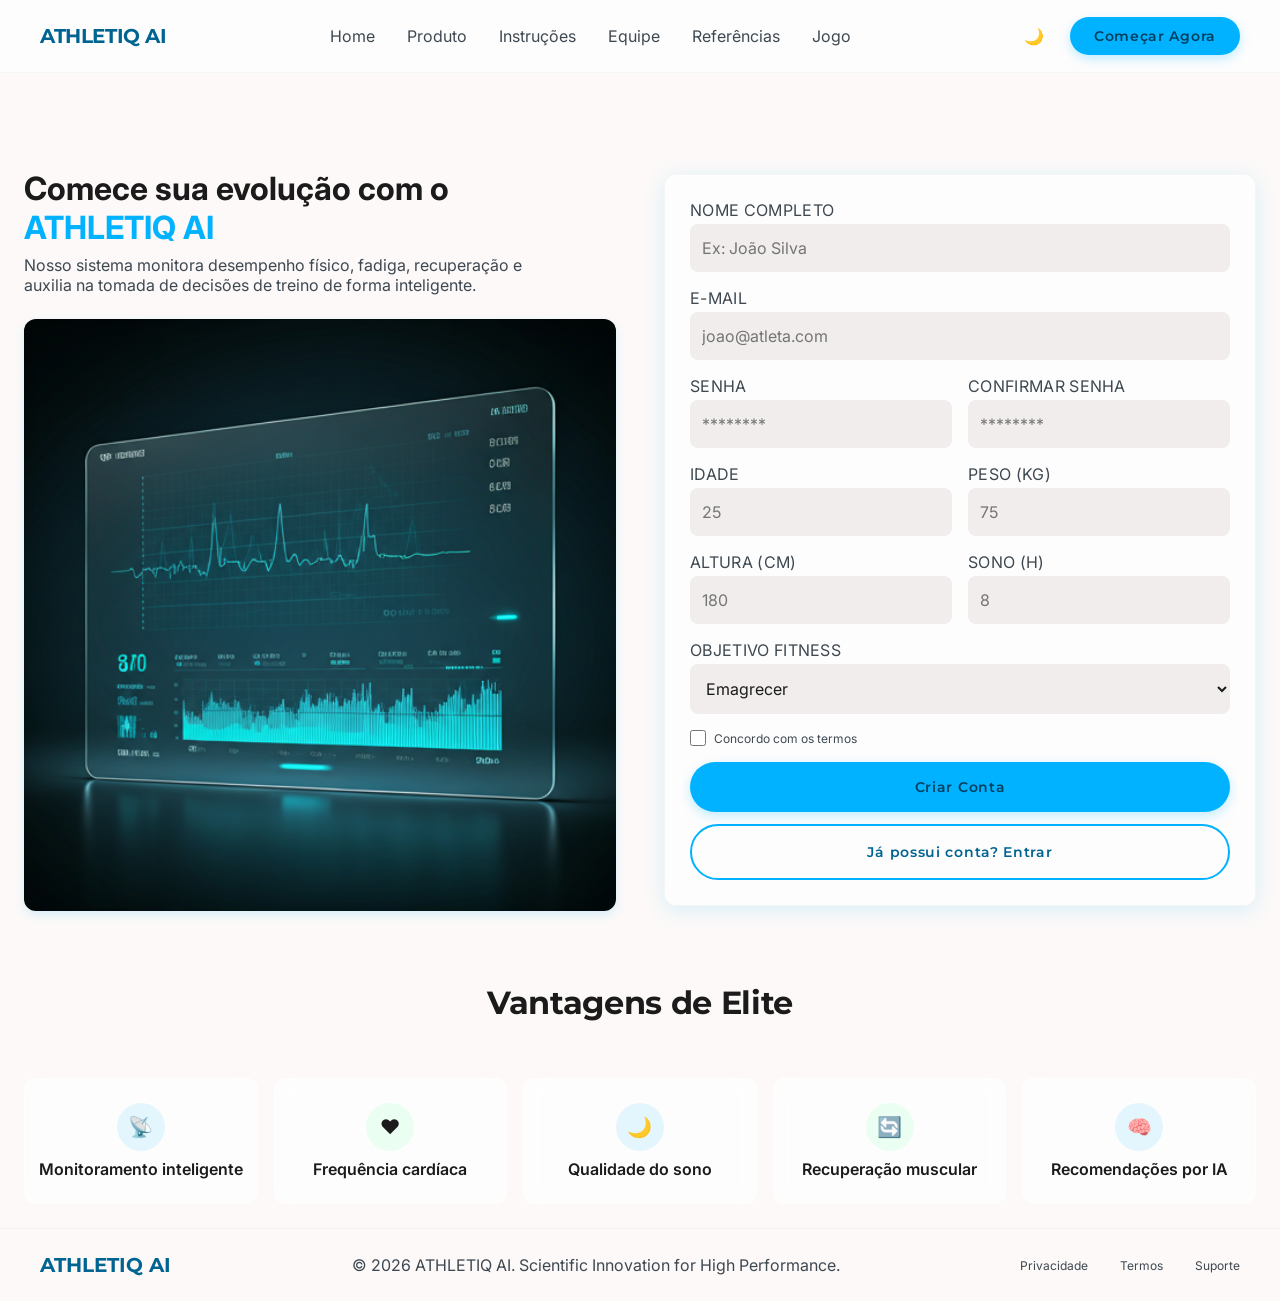
==== commit ad317037: "Baixa imagens do Figma pra local e corrige persistencia de login URLs figma.com/api/mcp/asset eram t" ====
--- a/src/pages/cadastro.html
+++ b/src/pages/cadastro.html
@@ -12,8 +12,8 @@
 
     <header class="site-header">
         <nav class="nav" aria-label="Navegação principal">
-            <a href="index.html" class="nav-brand">ATHLETIQ AI</a>
-            <ul class="nav-links" style="list-style:none; display:flex; gap:32px;">
+            <a href="../../index.html" class="nav-brand">ATHLETIQ AI</a>
+            <ul class="nav-links">
                 <li><a href="../../index.html">Home</a></li>
                 <li><a href="/src/pages/produto.html">Produto</a></li>
                 <li><a href="/src/pages/instrucoes.html">Instruções</a></li>
@@ -23,7 +23,7 @@
             </ul>
             <div class="nav-right">
                 <button class="theme-toggle" aria-label="Alternar tema">🌙</button>
-                <a href="#" class="btn btn-primary">Começar Agora</a>
+                <a href="login.html" id="auth-nav-btn" class="btn btn-primary">Começar Agora</a>
                 <button class="nav-mobile-toggle" aria-label="Abrir menu" aria-expanded="false">☰</button>
             </div>
         </nav>
@@ -37,7 +37,7 @@
                 <p>Nosso sistema monitora desempenho físico, fadiga, recuperação e auxilia na tomada de decisões de
                     treino de forma inteligente.</p>
                 <div class="auth-copy-media">
-                    <img src="https://www.figma.com/api/mcp/asset/2404508c-c557-4575-8757-3e67ef1bdb8e.png"
+                    <img src="../img/cadastro/1.png"
                         alt="Atleta usando o wearable ATHLETIQ durante treino">
                 </div>
             </div>
--- a/src/css/style.css
+++ b/src/css/style.css
@@ -119,6 +119,7 @@
 
 .nav-links {
     display: flex;
+    list-style: none;
     gap: 32px;
     align-items: center;
 }
@@ -779,8 +780,30 @@
 
 /* ---------- Responsive (segue reflow do frame Mobile do Figma: nav vira menu, grids empilham) ---------- */
 @media (max-width: 960px) {
+    .nav {
+        position: relative;
+        flex-wrap: wrap;
+    }
+
     .nav-links {
         display: none;
+    }
+
+    .nav-links.open {
+        display: flex;
+        flex-direction: column;
+        align-items: flex-start;
+        gap: 16px;
+        position: absolute;
+        top: 100%;
+        left: 0;
+        right: 0;
+        padding: 24px 40px;
+        background: var(--bg);
+        backdrop-filter: blur(10px);
+        border-bottom: 1px solid var(--border-hair);
+        box-shadow: 0 12px 24px rgba(0, 0, 0, 0.08);
+        z-index: 50;
     }
 
     .nav-mobile-toggle {
@@ -4204,6 +4227,30 @@
     }
 }
 
+.login-thanks {
+    position: fixed;
+    left: 50%;
+    bottom: 32px;
+    transform: translate(-50%, 20px);
+    background: var(--brand);
+    color: #fff;
+    font-family: var(--font-display);
+    font-weight: 600;
+    font-size: 14px;
+    padding: 14px 28px;
+    border-radius: 9999px;
+    box-shadow: 0 12px 24px rgba(0, 0, 0, 0.2);
+    opacity: 0;
+    pointer-events: none;
+    transition: opacity .3s ease, transform .3s ease;
+    z-index: 999;
+}
+
+.login-thanks.show {
+    opacity: 1;
+    transform: translate(-50%, 0);
+}
+
 @media (prefers-reduced-motion: reduce) {
     * {
         transition: none !important;
